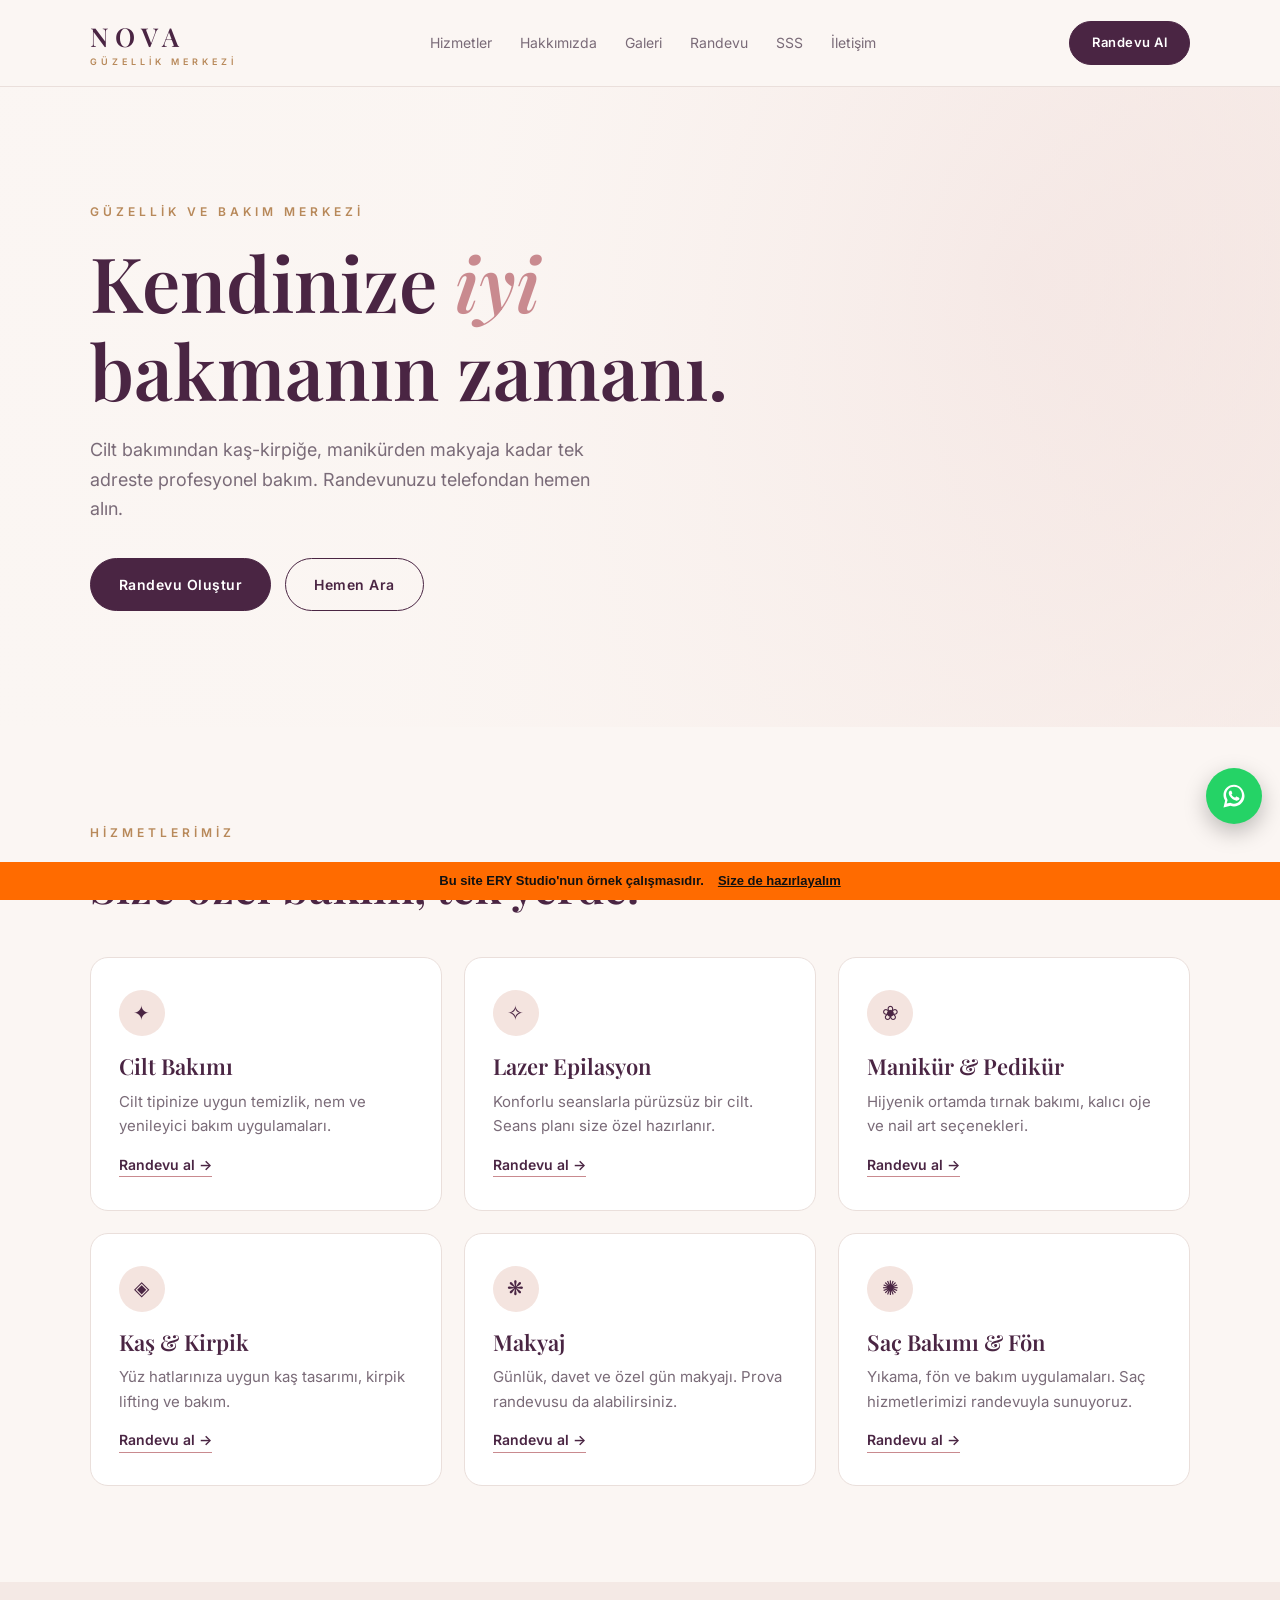
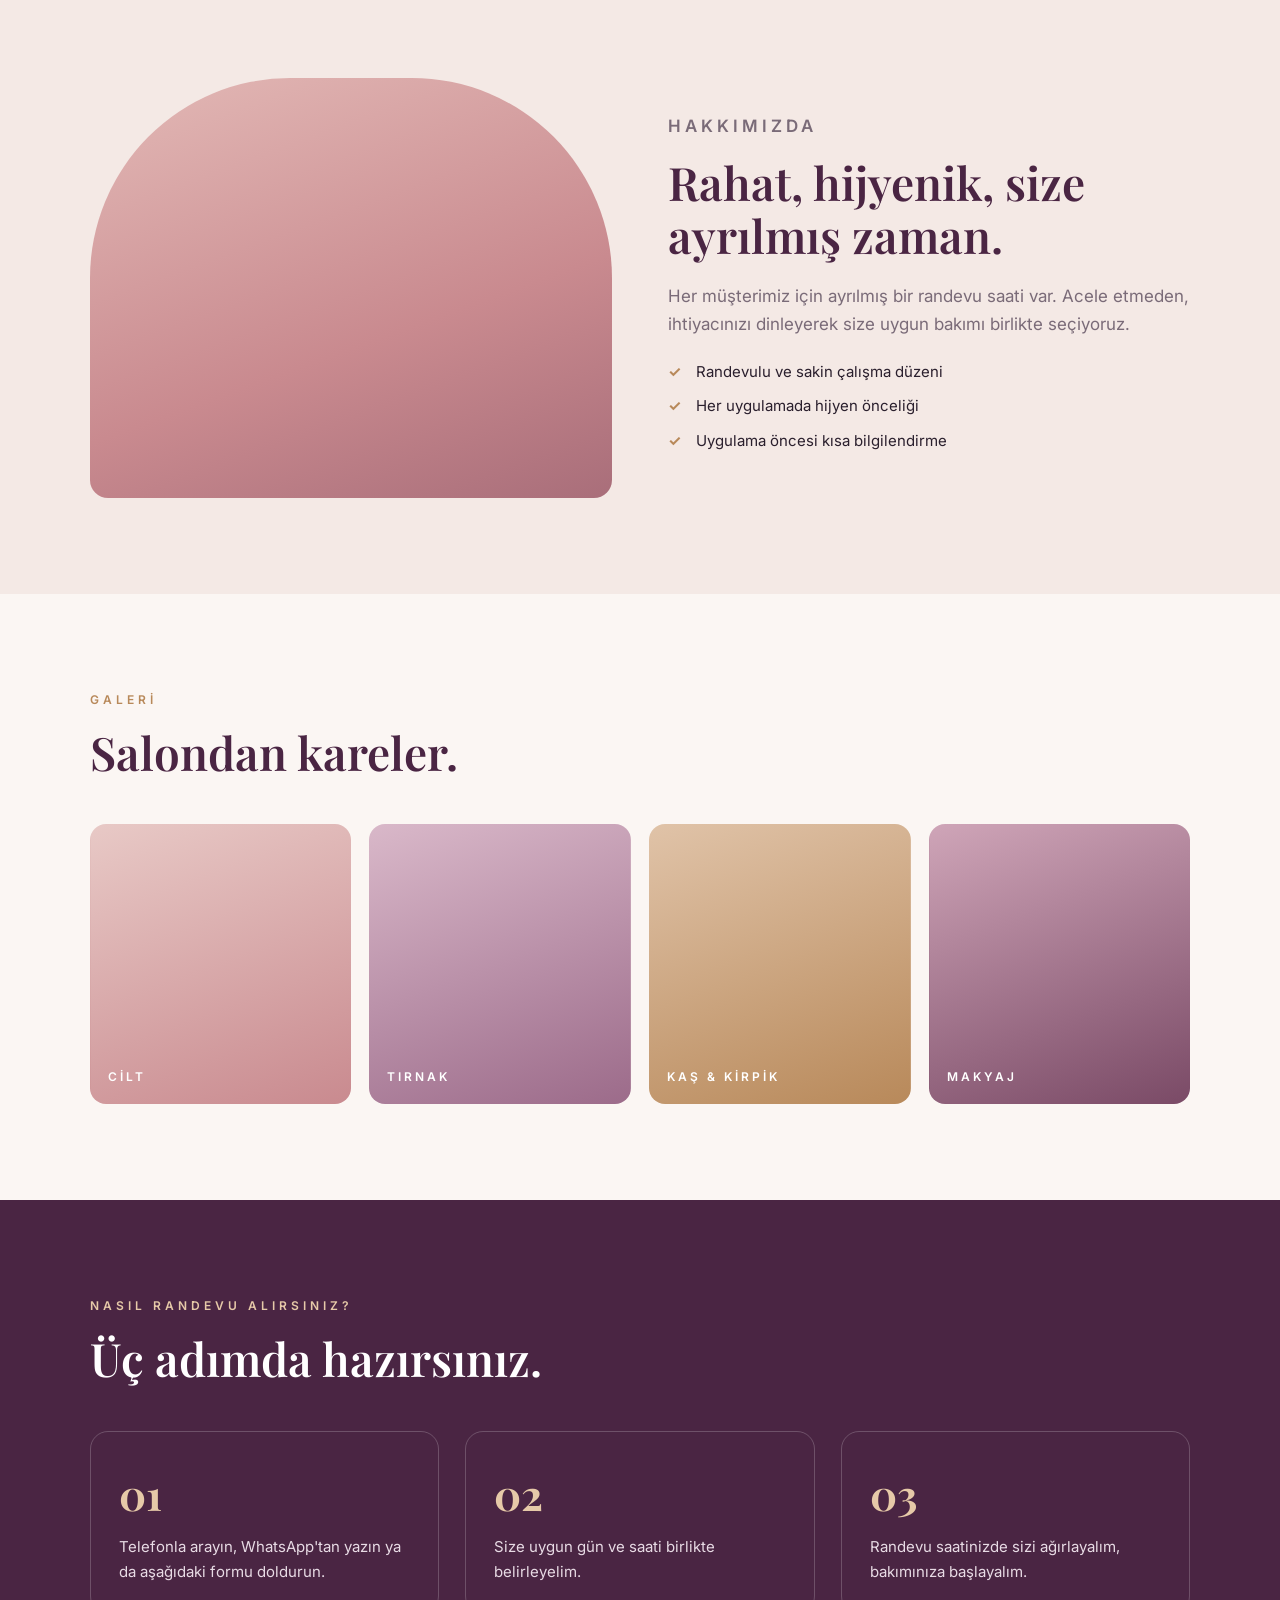
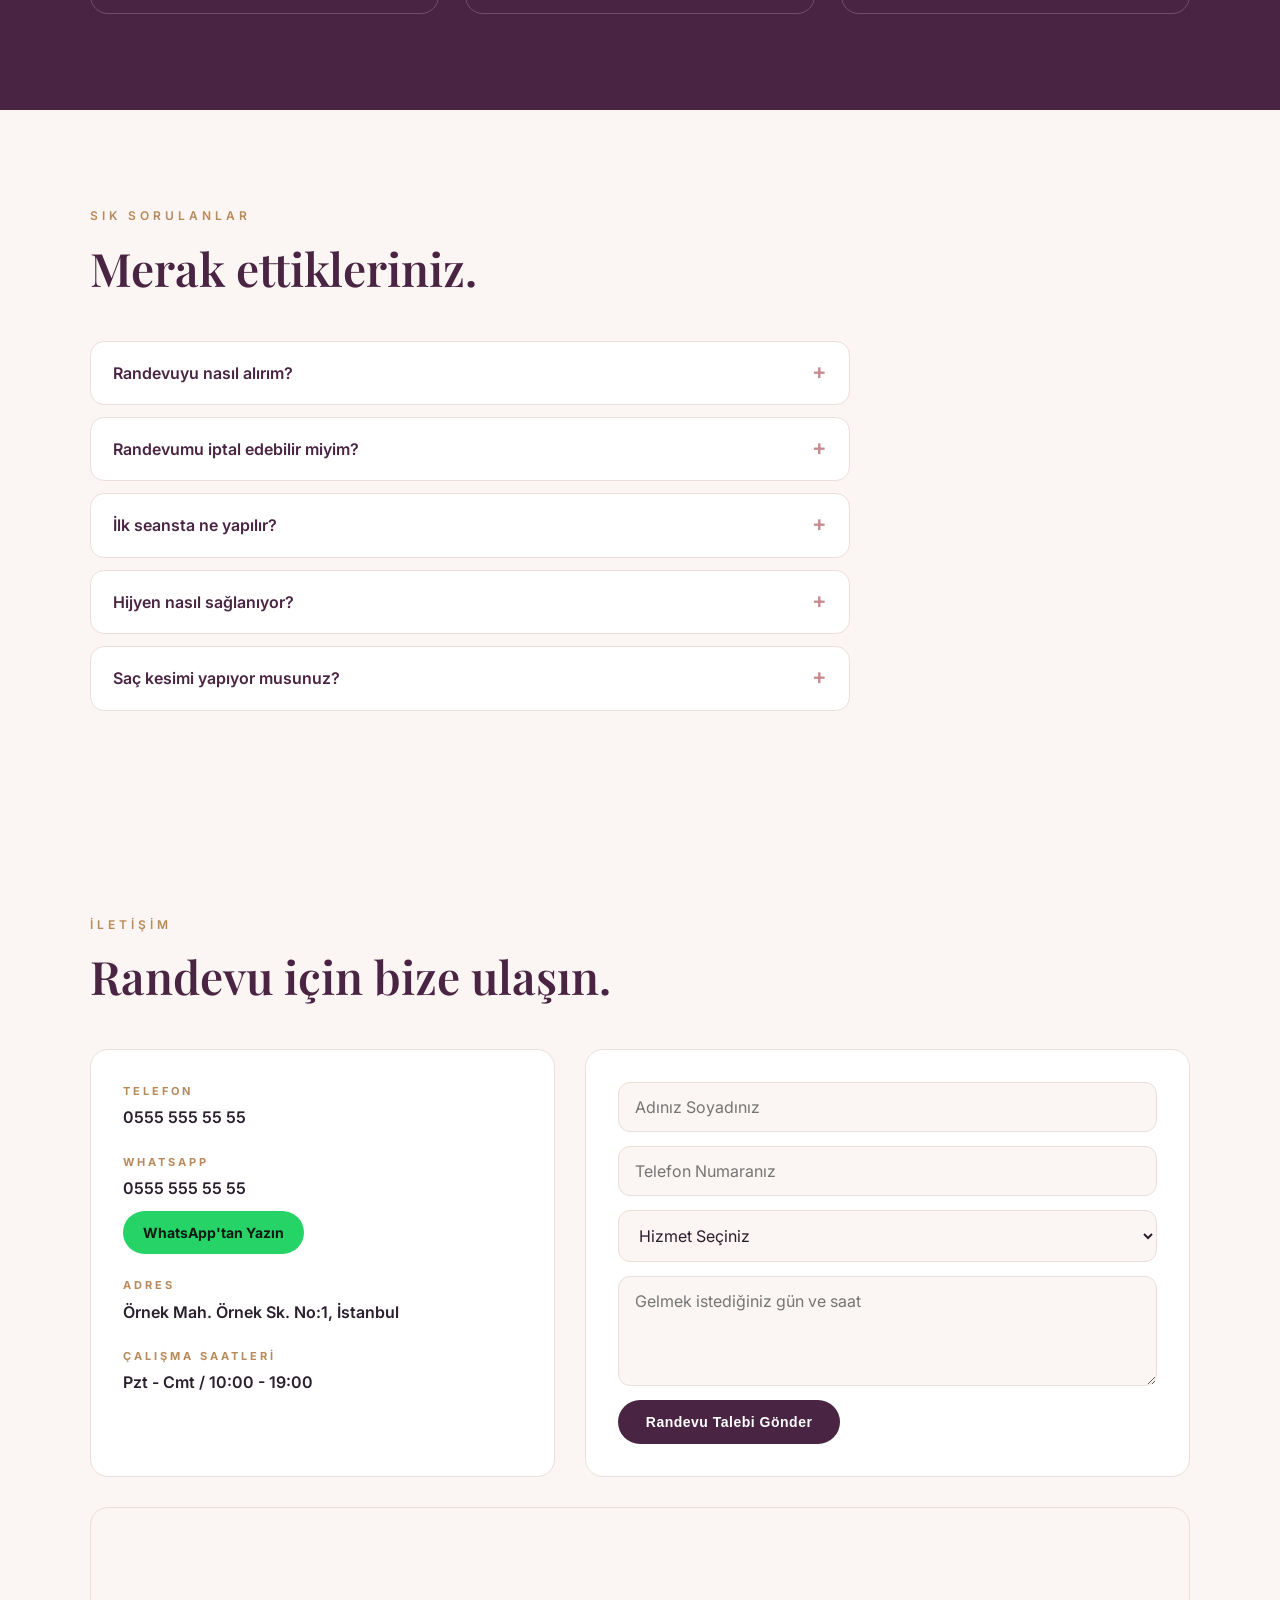
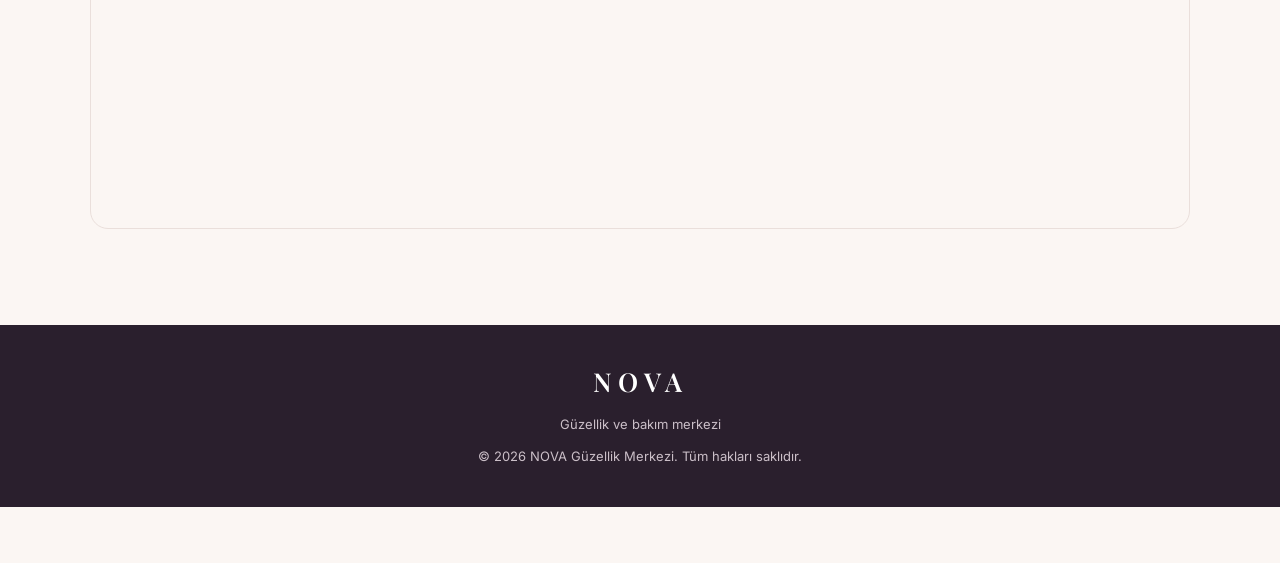
==== index.html @ b8c7b1d1 "Add files via upload" ====
<!DOCTYPE html>
<html lang="tr">
<head>
<meta charset="UTF-8">
<meta name="viewport" content="width=device-width, initial-scale=1.0">
<meta name="description" content="Cilt bakımı, lazer epilasyon, manikür-pedikür, kaş-kirpik ve makyaj hizmetleri. Randevunuzu telefondan hemen alın.">
<title>NOVA | Güzellik ve Bakım Merkezi</title>
<link rel="preconnect" href="https://fonts.googleapis.com">
<link rel="preconnect" href="https://fonts.gstatic.com" crossorigin>
<link href="https://fonts.googleapis.com/css2?family=Inter:wght@400;600;700&family=Playfair+Display:ital,wght@0,600;1,600&display=swap" rel="stylesheet">
<link rel="stylesheet" href="style.css">
<script src="script.js" defer></script>
</head>
<body>

<!--
  MÜŞTERİYE TESLİM EDERKEN DEĞİŞTİRİLECEKLER:
  1) İşletme adı (NOVA), telefon: 0555 555 55 55 / +905555555555 (tel, WhatsApp, hero)
  2) Adres, çalışma saatleri ve harita (iframe + "Yol Tarifi Al" linki)
  3) Form adresi (formsubmit.co/...) ve _next adresi
  4) Hizmet listesini işletmeye göre düzenle (saç hizmeti gerekmiyorsa son kartı sil)
  5) Alttaki "örnek çalışma" şeridini (class="ery-demo") sil
-->

<header class="header">
    <a href="index.html" class="logo">NOVA<small>GÜZELLİK MERKEZİ</small></a>
    <nav id="menu">
        <a href="#hizmetler">Hizmetler</a>
        <a href="#hakkimizda">Hakkımızda</a>
        <a href="#galeri">Galeri</a>
        <a href="#randevu">Randevu</a>
        <a href="#sss">SSS</a>
        <a href="#iletisim">İletişim</a>
    </nav>
    <a href="#iletisim" class="btn small head-cta">Randevu Al</a>
    <button class="menu-toggle" type="button" aria-label="Menüyü aç" aria-expanded="false" aria-controls="menu"><span></span><span></span><span></span></button>
</header>

<main>
<section class="hero" id="anasayfa">
    <div class="hero-content">
        <p class="eyebrow">GÜZELLİK VE BAKIM MERKEZİ</p>
        <h1>Kendinize <em>iyi</em> bakmanın zamanı.</h1>
        <p class="lead">Cilt bakımından kaş-kirpiğe, manikürden makyaja kadar tek adreste profesyonel bakım. Randevunuzu telefondan hemen alın.</p>
        <div class="actions">
            <a href="#iletisim" class="btn">Randevu Oluştur</a>
            <a href="tel:+905555555555" class="btn ghost">Hemen Ara</a>
        </div>
    </div>
</section>

<section class="services" id="hizmetler">
    <div class="heading">
        <p class="label">HİZMETLERİMİZ</p>
        <h2>Size özel bakım, tek yerde.</h2>
    </div>
    <div class="service-grid">
        <article class="card"><div class="ic">✦</div><h3>Cilt Bakımı</h3><p>Cilt tipinize uygun temizlik, nem ve yenileyici bakım uygulamaları.</p><a class="pick" href="#iletisim" data-service="Cilt Bakımı">Randevu al →</a></article>
        <article class="card"><div class="ic">✧</div><h3>Lazer Epilasyon</h3><p>Konforlu seanslarla pürüzsüz bir cilt. Seans planı size özel hazırlanır.</p><a class="pick" href="#iletisim" data-service="Lazer Epilasyon">Randevu al →</a></article>
        <article class="card"><div class="ic">❀</div><h3>Manikür &amp; Pedikür</h3><p>Hijyenik ortamda tırnak bakımı, kalıcı oje ve nail art seçenekleri.</p><a class="pick" href="#iletisim" data-service="Manikür &amp; Pedikür">Randevu al →</a></article>
        <article class="card"><div class="ic">◈</div><h3>Kaş &amp; Kirpik</h3><p>Yüz hatlarınıza uygun kaş tasarımı, kirpik lifting ve bakım.</p><a class="pick" href="#iletisim" data-service="Kaş &amp; Kirpik">Randevu al →</a></article>
        <article class="card"><div class="ic">❋</div><h3>Makyaj</h3><p>Günlük, davet ve özel gün makyajı. Prova randevusu da alabilirsiniz.</p><a class="pick" href="#iletisim" data-service="Makyaj">Randevu al →</a></article>
        <article class="card"><div class="ic">✺</div><h3>Saç Bakımı &amp; Fön</h3><p>Yıkama, fön ve bakım uygulamaları. Saç hizmetlerimizi randevuyla sunuyoruz.</p><a class="pick" href="#iletisim" data-service="Saç Bakımı &amp; Fön">Randevu al →</a></article>
    </div>
</section>

<section class="about" id="hakkimizda">
    <div class="about-image" role="img" aria-label="Salon içi"></div>
    <div>
        <p class="label">HAKKIMIZDA</p>
        <h2>Rahat, hijyenik, size ayrılmış zaman.</h2>
        <p>Her müşterimiz için ayrılmış bir randevu saati var. Acele etmeden, ihtiyacınızı dinleyerek size uygun bakımı birlikte seçiyoruz.</p>
        <ul class="perks">
            <li>Randevulu ve sakin çalışma düzeni</li>
            <li>Her uygulamada hijyen önceliği</li>
            <li>Uygulama öncesi kısa bilgilendirme</li>
        </ul>
    </div>
</section>

<section class="gallery" id="galeri">
    <div class="heading">
        <p class="label">GALERİ</p>
        <h2>Salondan kareler.</h2>
    </div>
    <div class="gallery-grid">
        <div tabindex="0" class="g g1" role="img" aria-label="Cilt bakımı">CİLT</div>
        <div tabindex="0" class="g g2" role="img" aria-label="Tırnak bakımı">TIRNAK</div>
        <div tabindex="0" class="g g3" role="img" aria-label="Kirpik ve kaş">KAŞ &amp; KİRPİK</div>
        <div tabindex="0" class="g g4" role="img" aria-label="Makyaj">MAKYAJ</div>
    </div>
</section>

<section class="steps" id="randevu">
    <div class="heading">
        <p class="label">NASIL RANDEVU ALIRSINIZ?</p>
        <h2>Üç adımda hazırsınız.</h2>
    </div>
    <div class="step-grid">
        <div class="step"><b>01</b><p>Telefonla arayın, WhatsApp'tan yazın ya da aşağıdaki formu doldurun.</p></div>
        <div class="step"><b>02</b><p>Size uygun gün ve saati birlikte belirleyelim.</p></div>
        <div class="step"><b>03</b><p>Randevu saatinizde sizi ağırlayalım, bakımınıza başlayalım.</p></div>
    </div>
</section>

<section class="faq" id="sss">
    <div class="heading">
        <p class="label">SIK SORULANLAR</p>
        <h2>Merak ettikleriniz.</h2>
    </div>
    <div class="faq-list">
        <details><summary>Randevuyu nasıl alırım?</summary><p>Telefonla arayabilir, WhatsApp'tan yazabilir ya da aşağıdaki formu doldurabilirsiniz. Size dönüp gün ve saati birlikte belirleriz.</p></details>
        <details><summary>Randevumu iptal edebilir miyim?</summary><p>Elbette. Planınız değişirse bir gün önceden haber vermeniz yeterli, yeni bir saat ayarlarız.</p></details>
        <details><summary>İlk seansta ne yapılır?</summary><p>Önce cildiniz ve beklentileriniz hakkında kısa bir görüşme yapılır, ardından size uygun uygulama planlanır.</p></details>
        <details><summary>Hijyen nasıl sağlanıyor?</summary><p>Kullanılan ekipmanlar her müşteriden sonra temizlenir, tek kullanımlık ürünler yenilenir.</p></details>
        <details><summary>Saç kesimi yapıyor musunuz?</summary><p>Saç bakımı ve fön hizmeti veriyoruz. Saç kesimi için lütfen bize danışın.</p></details>
    </div>
</section>

<section class="contact" id="iletisim">
    <div class="heading">
        <p class="label">İLETİŞİM</p>
        <h2>Randevu için bize ulaşın.</h2>
    </div>
    <div class="contact-grid">
        <div class="info">
            <div class="item"><span>TELEFON</span><strong><a href="tel:+905555555555">0555 555 55 55</a></strong></div>
            <div class="item"><span>WHATSAPP</span><strong><a href="https://wa.me/905555555555" target="_blank" rel="noopener">0555 555 55 55</a></strong><br><a href="https://wa.me/905555555555" target="_blank" rel="noopener" class="wa">WhatsApp'tan Yazın</a></div>
            <div class="item"><span>ADRES</span><strong>Örnek Mah. Örnek Sk. No:1, İstanbul</strong></div>
            <div class="item"><span>ÇALIŞMA SAATLERİ</span><strong>Pzt - Cmt / 10:00 - 19:00</strong></div>
        </div>

        <!-- Örnek form: mesajlar ERY Studio'ya düşer. Müşteriye teslimde adresi değiştir. -->
        <form class="form" action="https://formsubmit.co/iletisim@erystudio.com" method="POST">
            <input type="hidden" name="_subject" value="NOVA Güzellik ÖRNEK SİTE - Form Denemesi">
            <input type="hidden" name="_template" value="table">
            <input type="hidden" name="_captcha" value="false">
            <input type="hidden" name="_next" value="https://emreryurek.github.io/guzellik/tesekkurler.html">
            <input type="text" name="_honey" class="hp" tabindex="-1" autocomplete="off">
            <input type="text" name="name" placeholder="Adınız Soyadınız" autocomplete="name" required>
            <input type="tel" name="phone" placeholder="Telefon Numaranız" autocomplete="tel" required>
            <select name="service" required>
                <option value="">Hizmet Seçiniz</option>
                <option>Cilt Bakımı</option>
                <option>Lazer Epilasyon</option>
                <option>Manikür &amp; Pedikür</option>
                <option>Kaş &amp; Kirpik</option>
                <option>Makyaj</option>
                <option>Saç Bakımı &amp; Fön</option>
            </select>
            <textarea name="message" rows="4" placeholder="Gelmek istediğiniz gün ve saat"></textarea>
            <button type="submit" class="btn">Randevu Talebi Gönder</button>
        </form>
    </div>

    <div class="map">
        <iframe src="https://www.google.com/maps?q=Istanbul%2C%20Turkey&output=embed" title="NOVA konum haritası" loading="lazy" allowfullscreen referrerpolicy="no-referrer-when-downgrade"></iframe>
    </div>
</section>
</main>

<footer>
    <a href="index.html" class="logo">NOVA</a>
    <p>Güzellik ve bakım merkezi</p>
    <p>© 2026 NOVA Güzellik Merkezi. Tüm hakları saklıdır.</p>
</footer>

<a class="wa-float" href="https://wa.me/905555555555?text=Merhaba%2C%20randevu%20almak%20istiyorum." target="_blank" rel="noopener" aria-label="WhatsApp ile randevu al"><svg viewBox="0 0 32 32" width="28" height="28" fill="#fff" aria-hidden="true"><path d="M16 3C9.4 3 4 8.3 4 14.9c0 2.3.7 4.5 1.9 6.3L4 29l8-1.9c1.2.6 2.6.9 4 .9 6.6 0 12-5.3 12-11.9S22.600 3 16 3zm0 21.800c-1.300 0-2.600-.3-3.700-.9l-.5-.3-4.200 1 1.100-4-.3-.5a9.700 9.700 0 0 1-1.500-5.200C6.900 9.500 11 5.500 16 5.500s9.100 4 9.100 9.400-4.100 9.900-9.100 9.900zm5-7.400c-.3-.1-1.600-.8-1.900-.9-.3-.1-.5-.1-.7.100l-.9 1.100c-.2.200-.3.200-.6.100-1.600-.8-2.700-1.400-3.700-3.200-.3-.5.300-.5.800-1.500.1-.2 0-.4 0-.5l-.9-2.200c-.2-.5-.4-.5-.7-.5h-.6c-.2 0-.5.100-.8.400-.3.300-1 1-1 2.500s1.100 2.900 1.200 3.100c.1.200 2.100 3.300 5.200 4.600 1.900.8 2.700.9 3.600.7.600-.1 1.700-.7 2-1.400.2-.7.200-1.200.2-1.400-.1-.1-.3-.2-.6-.3z"/></svg></a>

<div class="lightbox" id="lightbox" hidden role="dialog" aria-modal="true" aria-label="Görsel"><button class="lb-close" aria-label="Kapat">×</button><div class="lb-img"></div></div>

<div class="ery-demo">
    <span>Bu site ERY Studio'nun örnek çalışmasıdır.</span>
    <a href="https://wa.me/905325023600?text=Merhaba%2C%20g%C3%BCzellik%20salonu%20%C3%B6rne%C4%9Fini%20g%C3%B6rd%C3%BCm%2C%20bana%20da%20site%20istiyorum." target="_blank" rel="noopener">Size de hazırlayalım</a>
</div>

</body>
</html>
---- style.css ----
/* NOVA Güzellik Merkezi - ERY Studio örnek çalışması */
:root{--bg:#fbf6f3;--card:#fff;--ink:#2a1f2d;--muted:#7a6b78;--plum:#4a2543;--rose:#c98a8f;--gold:#b8895a;--line:#eadfdb}
*{box-sizing:border-box;margin:0;padding:0}
html{scroll-behavior:smooth}
body{font-family:'Inter',Arial,sans-serif;background:var(--bg);color:var(--ink);line-height:1.65;padding-bottom:56px}
h1,h2,h3{font-family:'Playfair Display',Georgia,serif;font-weight:600;line-height:1.15}
a{color:inherit;text-decoration:none}
section[id]{scroll-margin-top:72px}
a:focus-visible,button:focus-visible,input:focus-visible,select:focus-visible,textarea:focus-visible{outline:2px solid var(--plum);outline-offset:2px}

.header{position:sticky;top:0;z-index:1000;display:flex;justify-content:space-between;align-items:center;gap:16px;padding:16px 7%;background:rgba(251,246,243,.95);backdrop-filter:blur(6px);border-bottom:1px solid var(--line)}
.logo{font-family:'Playfair Display',Georgia,serif;font-size:26px;letter-spacing:6px;color:var(--plum);font-weight:600}
.logo small{display:block;font-family:'Inter',Arial,sans-serif;font-size:9px;letter-spacing:4px;color:var(--gold);font-weight:600;margin-top:-4px}
nav{display:flex;gap:28px}
nav a{font-size:14px;color:var(--muted);transition:.3s}
nav a:hover{color:var(--plum)}
.btn{display:inline-block;padding:14px 28px;background:var(--plum);color:#fff;border:1px solid var(--plum);border-radius:40px;font-weight:600;font-size:14px;letter-spacing:.5px;text-align:center;cursor:pointer;transition:.3s}
.btn:hover{background:#3a1c35;transform:translateY(-2px)}
.btn.ghost{background:transparent;color:var(--plum)}
.btn.ghost:hover{background:var(--plum);color:#fff}
.btn.small{padding:10px 22px;font-size:13px}

.hero{position:relative;display:flex;align-items:center;min-height:640px;padding:100px 7%;background:linear-gradient(100deg,rgba(251,246,243,.96) 35%,rgba(251,246,243,.55) 100%),url('images/hero.jpg') center/cover no-repeat,radial-gradient(circle at 80% 30%,#e8c9c6,#f4e4df 55%,#fbf6f3)}
.hero-content{max-width:640px}
.eyebrow,.label{color:var(--gold);font-size:12px;font-weight:600;letter-spacing:4px;margin-bottom:16px}
.hero h1{font-size:clamp(42px,6vw,76px);color:var(--plum);margin-bottom:22px}
.hero h1 em{font-style:italic;color:var(--rose)}
.hero p.lead{font-size:18px;color:var(--muted);max-width:520px;margin-bottom:34px}
.actions{display:flex;gap:14px;flex-wrap:wrap}

.services,.about,.gallery,.steps,.contact{padding:96px 7%}
.heading{max-width:640px;margin-bottom:46px}
.heading h2{font-size:clamp(32px,4vw,46px);color:var(--plum)}
.service-grid{display:grid;grid-template-columns:repeat(3,1fr);gap:22px}
.card{padding:32px 28px;background:var(--card);border:1px solid var(--line);border-radius:18px;transition:.3s}
.card:hover{transform:translateY(-5px);box-shadow:0 14px 34px rgba(74,37,67,.1);border-color:var(--rose)}
.card .ic{display:flex;align-items:center;justify-content:center;width:46px;height:46px;margin-bottom:18px;border-radius:50%;background:#f4e4df;color:var(--plum);font-size:20px}
.card h3{font-size:22px;margin-bottom:10px;color:var(--plum)}
.card p{color:var(--muted);font-size:15px}

.about{display:grid;grid-template-columns:1fr 1fr;gap:56px;align-items:center;background:#f4e9e5}
.about-image{min-height:420px;border-radius:200px 200px 18px 18px;background:url('images/salon.jpg') center/cover,linear-gradient(160deg,#e3b9b6,#c98a8f 60%,#a96e7a)}
.about h2{font-size:clamp(32px,4vw,46px);color:var(--plum);margin-bottom:20px}
.about p{color:var(--muted);margin-bottom:16px;font-size:17px}
.perks{list-style:none;margin-top:22px}
.perks li{position:relative;padding-left:28px;margin-bottom:10px;font-size:15px}
.perks li:before{content:"✓";position:absolute;left:0;color:var(--gold);font-weight:700}

.gallery-grid{display:grid;grid-template-columns:repeat(4,1fr);gap:18px}
.g{display:flex;align-items:flex-end;min-height:280px;padding:18px;border-radius:16px;color:#fff;font-weight:600;letter-spacing:3px;font-size:12px;background-size:cover;background-position:center}
.g1{background-image:url('images/cilt.jpg'),linear-gradient(160deg,#e8c9c6,#c98a8f)}
.g2{background-image:url('images/tirnak.jpg'),linear-gradient(160deg,#d9b8c9,#9c6b8a)}
.g3{background-image:url('images/kirpik.jpg'),linear-gradient(160deg,#e0c3a8,#b8895a)}
.g4{background-image:url('images/makyaj.jpg'),linear-gradient(160deg,#cfa5b8,#7a4a66)}

.steps{background:var(--plum);color:#fff}
.steps .heading h2{color:#fff}.steps .label{color:#e6c9a8}
.step-grid{display:grid;grid-template-columns:repeat(3,1fr);gap:26px}
.step{padding:28px;border:1px solid rgba(255,255,255,.2);border-radius:18px}
.step b{display:block;font-family:'Playfair Display',Georgia,serif;font-size:42px;color:#e6c9a8;margin-bottom:6px}
.step p{color:#e8dbe5;font-size:15px}

.contact-grid{display:grid;grid-template-columns:1fr 1.3fr;gap:30px;max-width:1100px}
.info,.form{padding:32px;background:var(--card);border:1px solid var(--line);border-radius:18px}
.item{margin-bottom:22px}
.item span{display:block;font-size:11px;letter-spacing:3px;color:var(--gold);font-weight:700;margin-bottom:4px}
.item strong{font-weight:600;font-size:16px}
.wa{display:inline-block;margin-top:10px;padding:10px 20px;background:#25d366;color:#0b1a10;border-radius:40px;font-weight:700;font-size:14px}
.form{display:flex;flex-direction:column;gap:14px}
.form input,.form select,.form textarea{width:100%;padding:14px 16px;font:16px 'Inter',Arial,sans-serif;color:var(--ink);background:var(--bg);border:1px solid var(--line);border-radius:12px}
.form input:focus,.form select:focus,.form textarea:focus{border-color:var(--plum)}
.form .btn{border:0;align-self:flex-start}
.map{max-width:1100px;margin-top:30px;border-radius:18px;overflow:hidden;border:1px solid var(--line)}
.map iframe{display:block;width:100%;height:320px;border:0}

footer{padding:36px 7% 40px;text-align:center;background:#2a1f2d;color:#cbbfc8}
footer .logo{color:#fff;display:inline-block}
footer p{font-size:13px;margin-top:10px}

.ery-demo{position:fixed;left:0;right:0;bottom:0;z-index:2000;display:flex;justify-content:center;align-items:center;flex-wrap:wrap;gap:6px 14px;padding:10px 16px;background:#ff6b00;color:#111;font:bold 13px/1.4 Arial,sans-serif;text-align:center}
.ery-demo a{color:#111;text-decoration:underline;white-space:nowrap}
.hp{position:absolute;left:-9999px;opacity:0}

@media(max-width:1000px){.service-grid{grid-template-columns:repeat(2,1fr)}.gallery-grid{grid-template-columns:repeat(2,1fr)}.about,.contact-grid{grid-template-columns:1fr}.step-grid{grid-template-columns:1fr}.about-image{min-height:320px}}
@media(max-width:700px){
 nav{display:none}.header{padding:12px 5%}.logo{font-size:22px}
 .hero{min-height:0;padding:56px 5% 64px;background:linear-gradient(180deg,rgba(251,246,243,.94) 40%,rgba(251,246,243,.75)),url('images/hero.jpg') center/cover no-repeat,radial-gradient(circle at 80% 30%,#e8c9c6,#f4e4df 55%,#fbf6f3)}
 .hero p.lead{font-size:16px}.actions{flex-direction:column}.actions .btn{width:100%}
 .services,.about,.gallery,.steps,.contact{padding:56px 5%}
 .service-grid{grid-template-columns:1fr}.gallery-grid{grid-template-columns:1fr 1fr}.g{min-height:200px}
 .info,.form{padding:24px 20px}.form .btn{align-self:stretch}
 body{padding-bottom:74px}
}

/* JS ile gelen ekler */
.header.scrolled{box-shadow:0 6px 24px rgba(74,37,67,.08)}
.menu-toggle{display:none;flex-direction:column;justify-content:center;gap:5px;width:44px;height:44px;padding:0 11px;background:transparent;border:1px solid var(--line);border-radius:12px;cursor:pointer}
.menu-toggle span{display:block;height:2px;background:var(--plum);border-radius:2px;transition:.3s}
.menu-toggle[aria-expanded="true"] span:nth-child(1){transform:translateY(7px) rotate(45deg)}
.menu-toggle[aria-expanded="true"] span:nth-child(2){opacity:0}
.menu-toggle[aria-expanded="true"] span:nth-child(3){transform:translateY(-7px) rotate(-45deg)}
.js .reveal{opacity:0;transform:translateY(22px);transition:opacity .7s ease,transform .7s ease}
.js .reveal.in{opacity:1;transform:none}
@media (prefers-reduced-motion:reduce){.js .reveal{opacity:1;transform:none;transition:none}html{scroll-behavior:auto}}
@media(max-width:700px){
 .header{flex-wrap:wrap}
 .head-cta{margin-left:auto}
 .menu-toggle{display:flex}
 nav{display:none;flex-direction:column;gap:0;width:100%;order:3;padding:8px 0 4px}
 nav.open{display:flex}
 nav a{padding:13px 4px;font-size:16px;border-top:1px solid var(--line)}
}

/* Galeri: üzerine gelince hafif yukarı kalkma */
.g{transition:transform .35s ease,box-shadow .35s ease}
.js .g.reveal{transition:opacity .7s ease,transform .35s ease,box-shadow .35s ease}
.g:hover,.js .g.reveal.in:hover{transform:translateY(-8px);box-shadow:0 18px 36px rgba(74,37,67,.18)}
@media (prefers-reduced-motion:reduce){.g:hover,.js .g.reveal.in:hover{transform:none}}

/* Ek özellikler */
.pick{display:inline-block;margin-top:14px;font-size:14px;font-weight:600;color:var(--plum);border-bottom:1px solid var(--rose)}
.pick:hover{color:var(--rose)}
.faq{padding:96px 7%}
.faq-list{max-width:760px}
.faq details{background:var(--card);border:1px solid var(--line);border-radius:14px;margin-bottom:12px;padding:0 22px}
.faq summary{cursor:pointer;list-style:none;padding:18px 0;font-weight:600;color:var(--plum);display:flex;justify-content:space-between;gap:16px}
.faq summary::-webkit-details-marker{display:none}
.faq summary::after{content:'+';font-size:22px;line-height:1;color:var(--rose);transition:transform .25s}
.faq details[open] summary::after{transform:rotate(45deg)}
.faq details p{padding:0 0 18px;color:var(--muted);font-size:15px}
.wa-float{position:fixed;right:18px;bottom:76px;z-index:1900;width:56px;height:56px;border-radius:50%;background:#25d366;display:flex;align-items:center;justify-content:center;box-shadow:0 8px 22px rgba(0,0,0,.25);transition:transform .25s}
.wa-float:hover{transform:scale(1.08)}
.g{cursor:zoom-in}
.lightbox{position:fixed;inset:0;z-index:3000;background:rgba(20,10,20,.88);display:flex;align-items:center;justify-content:center;padding:24px}
.lightbox[hidden]{display:none}
.lb-img{width:min(90vw,900px);height:80vh;background-size:contain;background-position:center;background-repeat:no-repeat;border-radius:12px}
.lb-close{position:absolute;top:16px;right:22px;background:none;border:0;color:#fff;font-size:42px;line-height:1;cursor:pointer}
@media(max-width:700px){.faq{padding:56px 5%}}
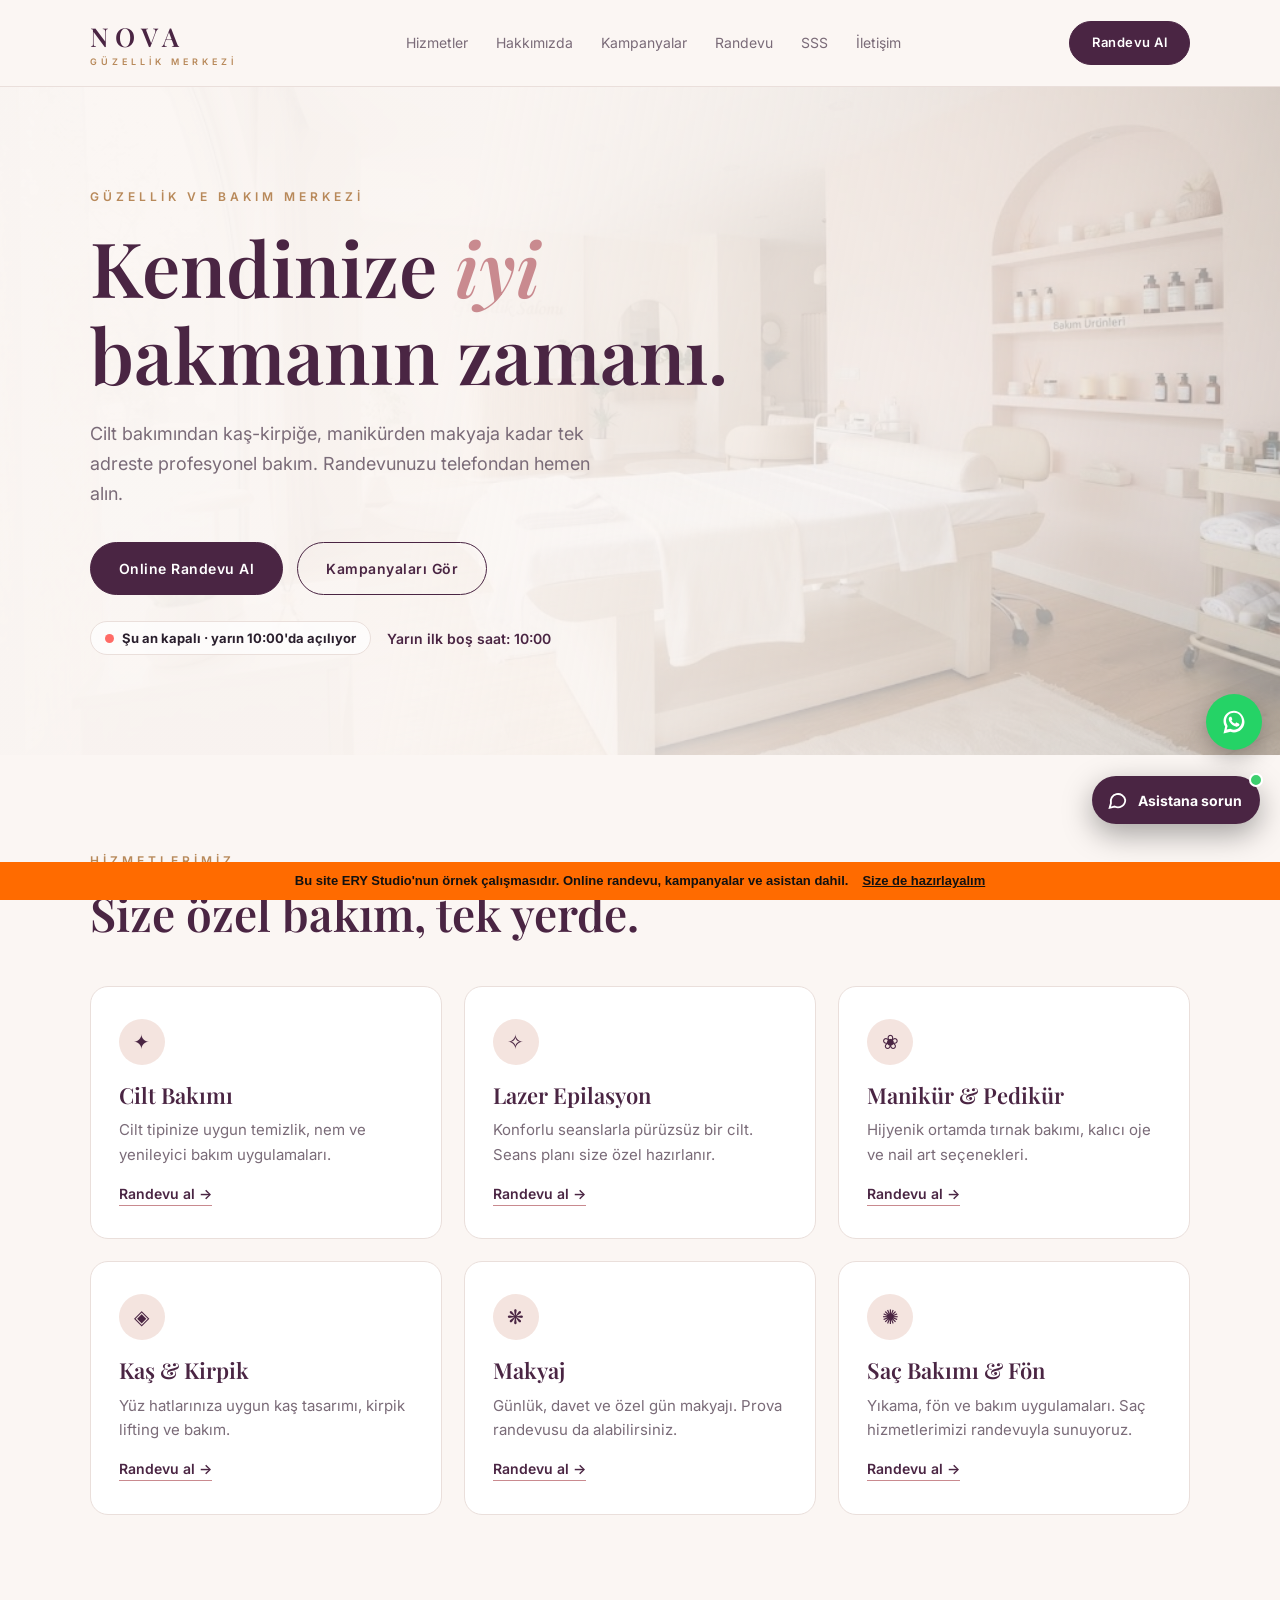
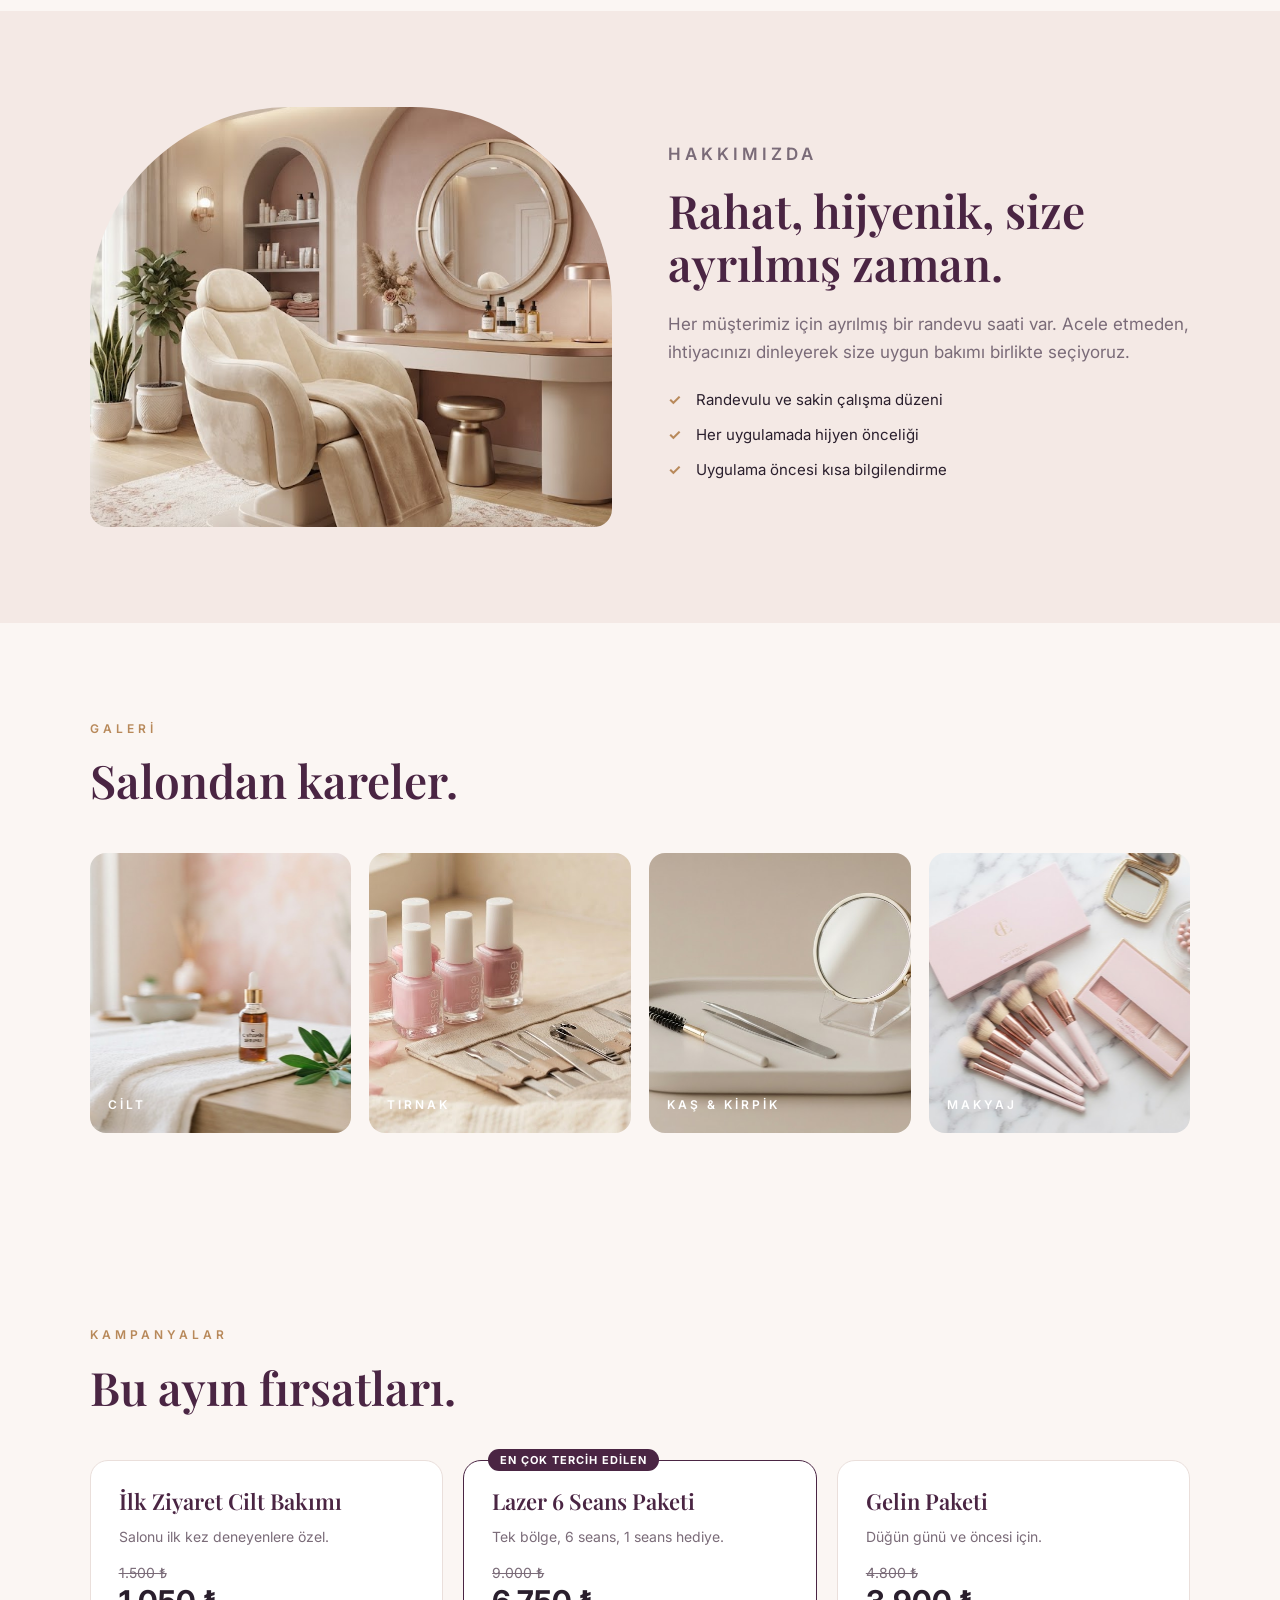
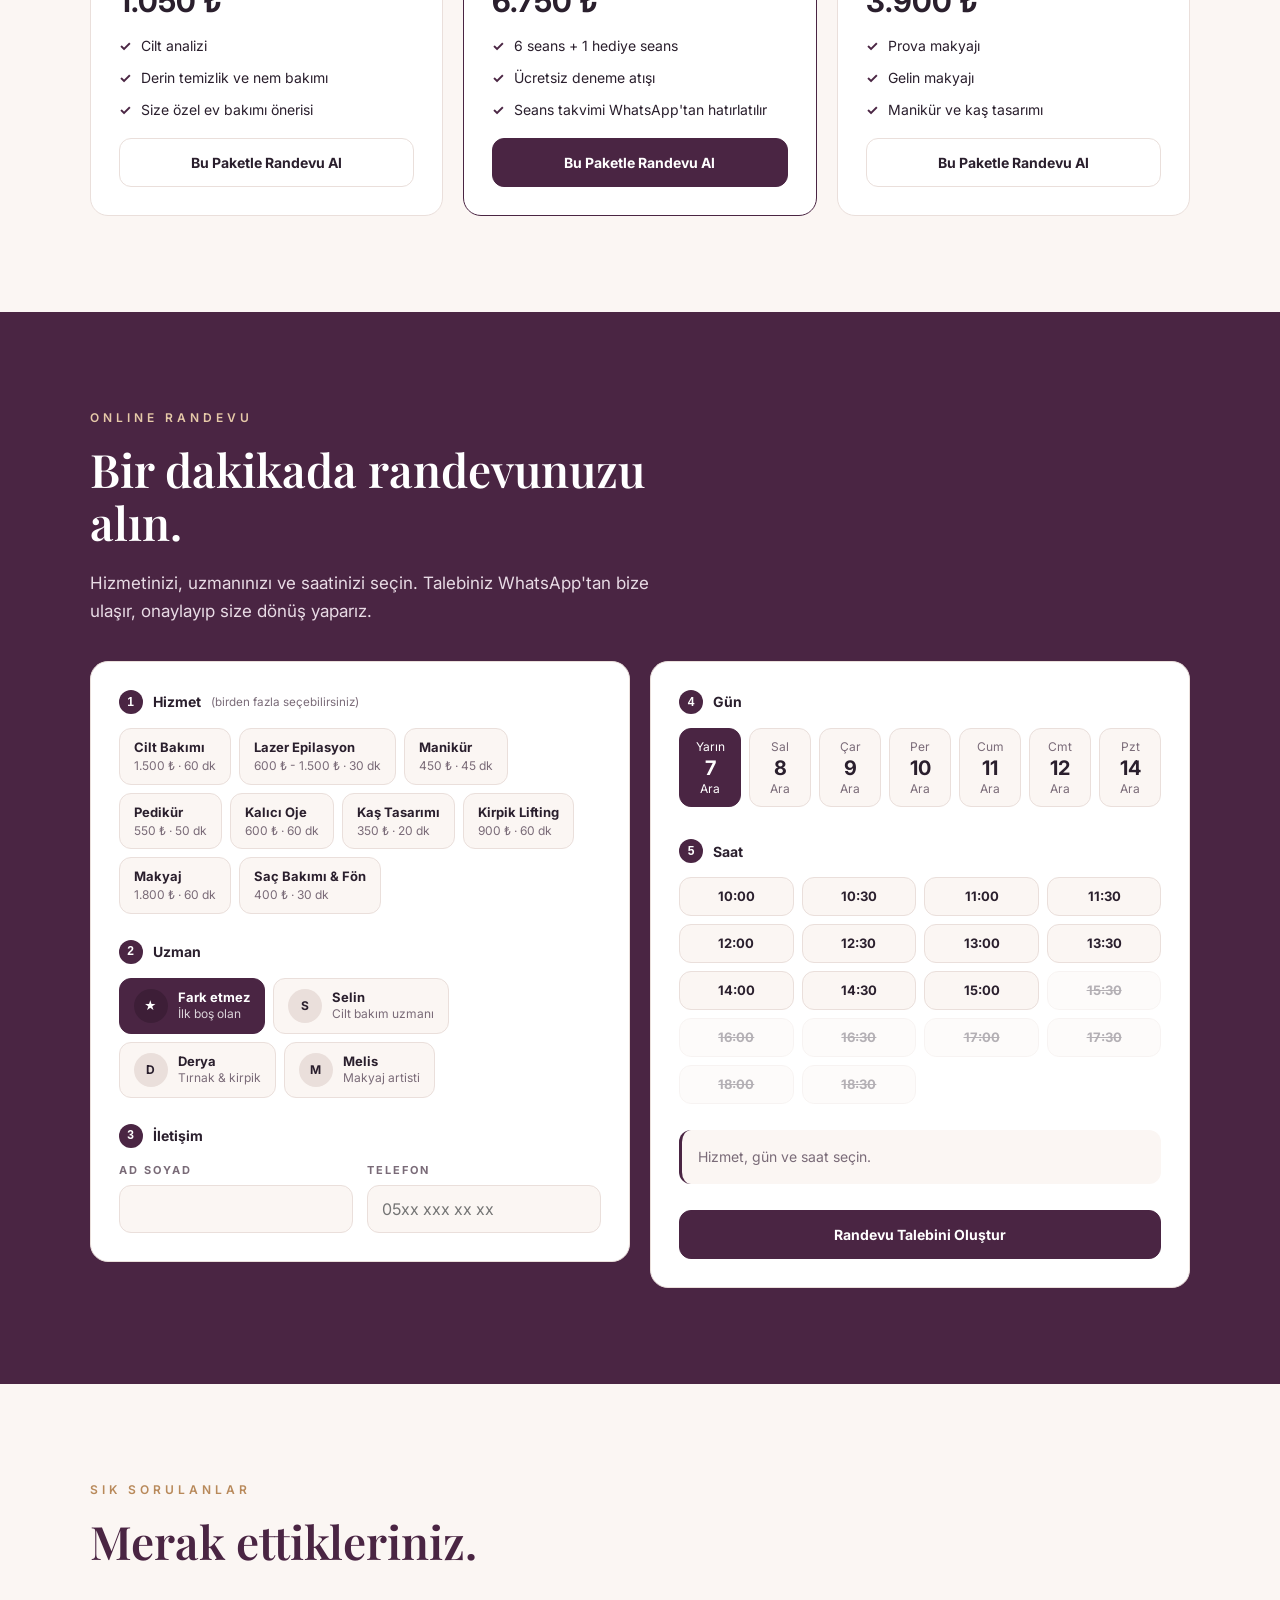
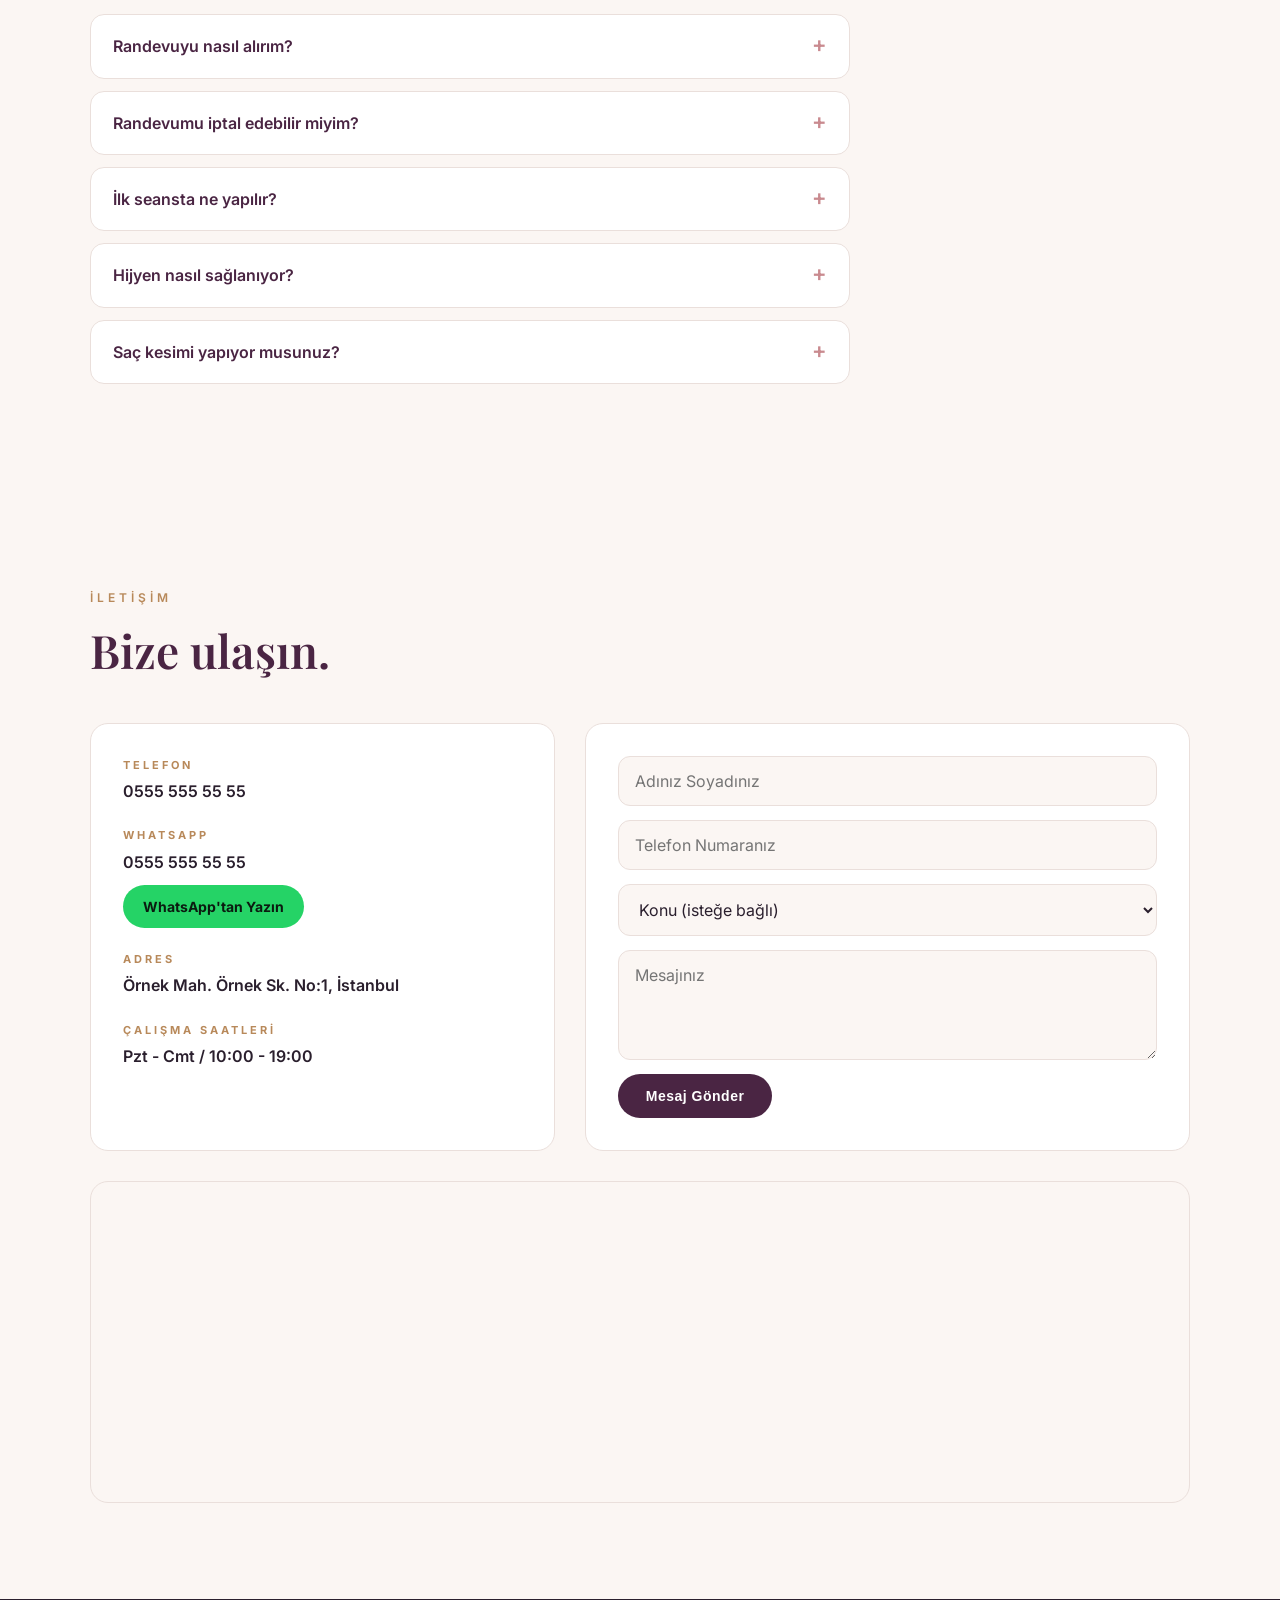
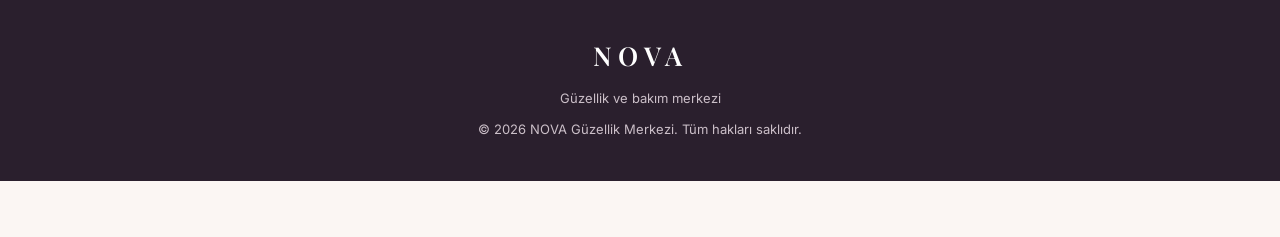
==== commit 825fa11e: "Online randevu, asistan ve açık/kapalı göstergesi eklendi Co-Authored-By: Claude Opus 5.5 <noreply@a" ====
--- a/index.html
+++ b/index.html
@@ -1,178 +1,203 @@
-<!DOCTYPE html>
-<html lang="tr">
-<head>
-<meta charset="UTF-8">
-<meta name="viewport" content="width=device-width, initial-scale=1.0">
-<meta name="description" content="Cilt bakımı, lazer epilasyon, manikür-pedikür, kaş-kirpik ve makyaj hizmetleri. Randevunuzu telefondan hemen alın.">
-<title>NOVA | Güzellik ve Bakım Merkezi</title>
-<link rel="preconnect" href="https://fonts.googleapis.com">
-<link rel="preconnect" href="https://fonts.gstatic.com" crossorigin>
-<link href="https://fonts.googleapis.com/css2?family=Inter:wght@400;600;700&family=Playfair+Display:ital,wght@0,600;1,600&display=swap" rel="stylesheet">
-<link rel="stylesheet" href="style.css">
-<script src="script.js" defer></script>
-</head>
-<body>
-
-<!--
-  MÜŞTERİYE TESLİM EDERKEN DEĞİŞTİRİLECEKLER:
-  1) İşletme adı (NOVA), telefon: 0555 555 55 55 / +905555555555 (tel, WhatsApp, hero)
-  2) Adres, çalışma saatleri ve harita (iframe + "Yol Tarifi Al" linki)
-  3) Form adresi (formsubmit.co/...) ve _next adresi
-  4) Hizmet listesini işletmeye göre düzenle (saç hizmeti gerekmiyorsa son kartı sil)
-  5) Alttaki "örnek çalışma" şeridini (class="ery-demo") sil
--->
-
-<header class="header">
-    <a href="index.html" class="logo">NOVA<small>GÜZELLİK MERKEZİ</small></a>
-    <nav id="menu">
-        <a href="#hizmetler">Hizmetler</a>
-        <a href="#hakkimizda">Hakkımızda</a>
-        <a href="#galeri">Galeri</a>
-        <a href="#randevu">Randevu</a>
-        <a href="#sss">SSS</a>
-        <a href="#iletisim">İletişim</a>
-    </nav>
-    <a href="#iletisim" class="btn small head-cta">Randevu Al</a>
-    <button class="menu-toggle" type="button" aria-label="Menüyü aç" aria-expanded="false" aria-controls="menu"><span></span><span></span><span></span></button>
-</header>
-
-<main>
-<section class="hero" id="anasayfa">
-    <div class="hero-content">
-        <p class="eyebrow">GÜZELLİK VE BAKIM MERKEZİ</p>
-        <h1>Kendinize <em>iyi</em> bakmanın zamanı.</h1>
-        <p class="lead">Cilt bakımından kaş-kirpiğe, manikürden makyaja kadar tek adreste profesyonel bakım. Randevunuzu telefondan hemen alın.</p>
-        <div class="actions">
-            <a href="#iletisim" class="btn">Randevu Oluştur</a>
-            <a href="tel:+905555555555" class="btn ghost">Hemen Ara</a>
-        </div>
-    </div>
-</section>
-
-<section class="services" id="hizmetler">
-    <div class="heading">
-        <p class="label">HİZMETLERİMİZ</p>
-        <h2>Size özel bakım, tek yerde.</h2>
-    </div>
-    <div class="service-grid">
-        <article class="card"><div class="ic">✦</div><h3>Cilt Bakımı</h3><p>Cilt tipinize uygun temizlik, nem ve yenileyici bakım uygulamaları.</p><a class="pick" href="#iletisim" data-service="Cilt Bakımı">Randevu al →</a></article>
-        <article class="card"><div class="ic">✧</div><h3>Lazer Epilasyon</h3><p>Konforlu seanslarla pürüzsüz bir cilt. Seans planı size özel hazırlanır.</p><a class="pick" href="#iletisim" data-service="Lazer Epilasyon">Randevu al →</a></article>
-        <article class="card"><div class="ic">❀</div><h3>Manikür &amp; Pedikür</h3><p>Hijyenik ortamda tırnak bakımı, kalıcı oje ve nail art seçenekleri.</p><a class="pick" href="#iletisim" data-service="Manikür &amp; Pedikür">Randevu al →</a></article>
-        <article class="card"><div class="ic">◈</div><h3>Kaş &amp; Kirpik</h3><p>Yüz hatlarınıza uygun kaş tasarımı, kirpik lifting ve bakım.</p><a class="pick" href="#iletisim" data-service="Kaş &amp; Kirpik">Randevu al →</a></article>
-        <article class="card"><div class="ic">❋</div><h3>Makyaj</h3><p>Günlük, davet ve özel gün makyajı. Prova randevusu da alabilirsiniz.</p><a class="pick" href="#iletisim" data-service="Makyaj">Randevu al →</a></article>
-        <article class="card"><div class="ic">✺</div><h3>Saç Bakımı &amp; Fön</h3><p>Yıkama, fön ve bakım uygulamaları. Saç hizmetlerimizi randevuyla sunuyoruz.</p><a class="pick" href="#iletisim" data-service="Saç Bakımı &amp; Fön">Randevu al →</a></article>
-    </div>
-</section>
-
-<section class="about" id="hakkimizda">
-    <div class="about-image" role="img" aria-label="Salon içi"></div>
-    <div>
-        <p class="label">HAKKIMIZDA</p>
-        <h2>Rahat, hijyenik, size ayrılmış zaman.</h2>
-        <p>Her müşterimiz için ayrılmış bir randevu saati var. Acele etmeden, ihtiyacınızı dinleyerek size uygun bakımı birlikte seçiyoruz.</p>
-        <ul class="perks">
-            <li>Randevulu ve sakin çalışma düzeni</li>
-            <li>Her uygulamada hijyen önceliği</li>
-            <li>Uygulama öncesi kısa bilgilendirme</li>
-        </ul>
-    </div>
-</section>
-
-<section class="gallery" id="galeri">
-    <div class="heading">
-        <p class="label">GALERİ</p>
-        <h2>Salondan kareler.</h2>
-    </div>
-    <div class="gallery-grid">
-        <div tabindex="0" class="g g1" role="img" aria-label="Cilt bakımı">CİLT</div>
-        <div tabindex="0" class="g g2" role="img" aria-label="Tırnak bakımı">TIRNAK</div>
-        <div tabindex="0" class="g g3" role="img" aria-label="Kirpik ve kaş">KAŞ &amp; KİRPİK</div>
-        <div tabindex="0" class="g g4" role="img" aria-label="Makyaj">MAKYAJ</div>
-    </div>
-</section>
-
-<section class="steps" id="randevu">
-    <div class="heading">
-        <p class="label">NASIL RANDEVU ALIRSINIZ?</p>
-        <h2>Üç adımda hazırsınız.</h2>
-    </div>
-    <div class="step-grid">
-        <div class="step"><b>01</b><p>Telefonla arayın, WhatsApp'tan yazın ya da aşağıdaki formu doldurun.</p></div>
-        <div class="step"><b>02</b><p>Size uygun gün ve saati birlikte belirleyelim.</p></div>
-        <div class="step"><b>03</b><p>Randevu saatinizde sizi ağırlayalım, bakımınıza başlayalım.</p></div>
-    </div>
-</section>
-
-<section class="faq" id="sss">
-    <div class="heading">
-        <p class="label">SIK SORULANLAR</p>
-        <h2>Merak ettikleriniz.</h2>
-    </div>
-    <div class="faq-list">
-        <details><summary>Randevuyu nasıl alırım?</summary><p>Telefonla arayabilir, WhatsApp'tan yazabilir ya da aşağıdaki formu doldurabilirsiniz. Size dönüp gün ve saati birlikte belirleriz.</p></details>
-        <details><summary>Randevumu iptal edebilir miyim?</summary><p>Elbette. Planınız değişirse bir gün önceden haber vermeniz yeterli, yeni bir saat ayarlarız.</p></details>
-        <details><summary>İlk seansta ne yapılır?</summary><p>Önce cildiniz ve beklentileriniz hakkında kısa bir görüşme yapılır, ardından size uygun uygulama planlanır.</p></details>
-        <details><summary>Hijyen nasıl sağlanıyor?</summary><p>Kullanılan ekipmanlar her müşteriden sonra temizlenir, tek kullanımlık ürünler yenilenir.</p></details>
-        <details><summary>Saç kesimi yapıyor musunuz?</summary><p>Saç bakımı ve fön hizmeti veriyoruz. Saç kesimi için lütfen bize danışın.</p></details>
-    </div>
-</section>
-
-<section class="contact" id="iletisim">
-    <div class="heading">
-        <p class="label">İLETİŞİM</p>
-        <h2>Randevu için bize ulaşın.</h2>
-    </div>
-    <div class="contact-grid">
-        <div class="info">
-            <div class="item"><span>TELEFON</span><strong><a href="tel:+905555555555">0555 555 55 55</a></strong></div>
-            <div class="item"><span>WHATSAPP</span><strong><a href="https://wa.me/905555555555" target="_blank" rel="noopener">0555 555 55 55</a></strong><br><a href="https://wa.me/905555555555" target="_blank" rel="noopener" class="wa">WhatsApp'tan Yazın</a></div>
-            <div class="item"><span>ADRES</span><strong>Örnek Mah. Örnek Sk. No:1, İstanbul</strong></div>
-            <div class="item"><span>ÇALIŞMA SAATLERİ</span><strong>Pzt - Cmt / 10:00 - 19:00</strong></div>
-        </div>
-
-        <!-- Örnek form: mesajlar ERY Studio'ya düşer. Müşteriye teslimde adresi değiştir. -->
-        <form class="form" action="https://formsubmit.co/iletisim@erystudio.com" method="POST">
-            <input type="hidden" name="_subject" value="NOVA Güzellik ÖRNEK SİTE - Form Denemesi">
-            <input type="hidden" name="_template" value="table">
-            <input type="hidden" name="_captcha" value="false">
-            <input type="hidden" name="_next" value="https://emreryurek.github.io/guzellik/tesekkurler.html">
-            <input type="text" name="_honey" class="hp" tabindex="-1" autocomplete="off">
-            <input type="text" name="name" placeholder="Adınız Soyadınız" autocomplete="name" required>
-            <input type="tel" name="phone" placeholder="Telefon Numaranız" autocomplete="tel" required>
-            <select name="service" required>
-                <option value="">Hizmet Seçiniz</option>
-                <option>Cilt Bakımı</option>
-                <option>Lazer Epilasyon</option>
-                <option>Manikür &amp; Pedikür</option>
-                <option>Kaş &amp; Kirpik</option>
-                <option>Makyaj</option>
-                <option>Saç Bakımı &amp; Fön</option>
-            </select>
-            <textarea name="message" rows="4" placeholder="Gelmek istediğiniz gün ve saat"></textarea>
-            <button type="submit" class="btn">Randevu Talebi Gönder</button>
-        </form>
-    </div>
-
-    <div class="map">
-        <iframe src="https://www.google.com/maps?q=Istanbul%2C%20Turkey&output=embed" title="NOVA konum haritası" loading="lazy" allowfullscreen referrerpolicy="no-referrer-when-downgrade"></iframe>
-    </div>
-</section>
-</main>
-
-<footer>
-    <a href="index.html" class="logo">NOVA</a>
-    <p>Güzellik ve bakım merkezi</p>
-    <p>© 2026 NOVA Güzellik Merkezi. Tüm hakları saklıdır.</p>
-</footer>
-
-<a class="wa-float" href="https://wa.me/905555555555?text=Merhaba%2C%20randevu%20almak%20istiyorum." target="_blank" rel="noopener" aria-label="WhatsApp ile randevu al"><svg viewBox="0 0 32 32" width="28" height="28" fill="#fff" aria-hidden="true"><path d="M16 3C9.4 3 4 8.3 4 14.9c0 2.3.7 4.5 1.9 6.3L4 29l8-1.9c1.2.6 2.6.9 4 .9 6.6 0 12-5.3 12-11.9S22.600 3 16 3zm0 21.800c-1.300 0-2.600-.3-3.700-.9l-.5-.3-4.200 1 1.100-4-.3-.5a9.700 9.700 0 0 1-1.500-5.200C6.900 9.500 11 5.500 16 5.500s9.100 4 9.100 9.400-4.100 9.900-9.100 9.900zm5-7.400c-.3-.1-1.600-.8-1.900-.9-.3-.1-.5-.1-.7.100l-.9 1.100c-.2.200-.3.200-.6.100-1.600-.8-2.700-1.400-3.700-3.200-.3-.5.300-.5.800-1.500.1-.2 0-.4 0-.5l-.9-2.200c-.2-.5-.4-.5-.7-.5h-.6c-.2 0-.5.100-.8.400-.3.300-1 1-1 2.500s1.100 2.900 1.200 3.100c.1.200 2.100 3.300 5.200 4.600 1.900.8 2.700.9 3.600.7.600-.1 1.700-.7 2-1.400.2-.7.200-1.200.2-1.400-.1-.1-.3-.2-.6-.3z"/></svg></a>
-
-<div class="lightbox" id="lightbox" hidden role="dialog" aria-modal="true" aria-label="Görsel"><button class="lb-close" aria-label="Kapat">×</button><div class="lb-img"></div></div>
-
-<div class="ery-demo">
-    <span>Bu site ERY Studio'nun örnek çalışmasıdır.</span>
-    <a href="https://wa.me/905325023600?text=Merhaba%2C%20g%C3%BCzellik%20salonu%20%C3%B6rne%C4%9Fini%20g%C3%B6rd%C3%BCm%2C%20bana%20da%20site%20istiyorum." target="_blank" rel="noopener">Size de hazırlayalım</a>
-</div>
-
-</body>
+<!DOCTYPE html>
+<html lang="tr">
+<head>
+<meta charset="UTF-8">
+<meta name="viewport" content="width=device-width, initial-scale=1.0">
+<meta name="description" content="Cilt bakımı, lazer epilasyon, manikür-pedikür, kaş-kirpik ve makyaj hizmetleri. Randevunuzu telefondan hemen alın.">
+<title>NOVA | Güzellik ve Bakım Merkezi</title>
+<link rel="preconnect" href="https://fonts.googleapis.com">
+<link rel="preconnect" href="https://fonts.gstatic.com" crossorigin>
+<link href="https://fonts.googleapis.com/css2?family=Inter:wght@400;600;700&family=Playfair+Display:ital,wght@0,600;1,600&display=swap" rel="stylesheet">
+<link rel="stylesheet" href="style.css">
+<link rel="stylesheet" href="ery-kit.css">
+<style>
+  /* ERY Kit renkleri ve yeni bölümler */
+  :root { --k-panel:#fff; --k-field:#fbf6f3; --k-line:#eadfdb; --k-text:#2a1f2d; --k-muted:#7a6b78; --k-accent:#4a2543; --k-on-accent:#fff; --k-radius:18px; --k-pill:12px; --k-font:'Inter',Arial,sans-serif; --k-shadow:0 20px 60px rgba(74,37,67,.25); }
+  .kit-lead { max-width: 600px; margin: -26px 0 36px; font-size: 17px; }
+  .steps .kit-lead { color: #e8dbe5; }
+  .packs-section { padding: 96px 7%; }
+  .hero-status { display: flex; flex-wrap: wrap; gap: 10px 16px; align-items: center; margin-top: 26px; }
+  .hero-status [data-k-next] { color: var(--plum); font-weight: 600; font-size: 14px; }
+  .k-pack h3, .k-loyal h3 { font-family: 'Playfair Display', Georgia, serif; color: var(--plum); }
+  .k-step b { font-family: Arial, sans-serif; }
+  .wa-float { bottom: 150px; }
+  @media (max-width: 700px) { .packs-section { padding: 56px 5%; } .kit-lead { margin: -16px 0 26px; font-size: 16px; } .wa-float { bottom: 158px; } }
+</style>
+<script src="script.js" defer></script>
+<script src="site.js" defer></script>
+<script src="ery-kit.js" defer></script>
+</head>
+<body>
+
+<!--
+  MÜŞTERİYE TESLİM EDERKEN DEĞİŞTİRİLECEKLER:
+  1) İşletme adı (NOVA), telefon: 0555 555 55 55 / +905555555555 (tel, WhatsApp, hero)
+  2) Adres, çalışma saatleri ve harita (iframe + "Yol Tarifi Al" linki)
+  3) Form adresi (formsubmit.co/...) ve _next adresi
+  4) Hizmet listesini işletmeye göre düzenle (saç hizmeti gerekmiyorsa son kartı sil)
+  5) Alttaki "örnek çalışma" şeridini (class="ery-demo") sil
+-->
+
+<header class="header">
+    <a href="index.html" class="logo">NOVA<small>GÜZELLİK MERKEZİ</small></a>
+    <nav id="menu">
+        <a href="#hizmetler">Hizmetler</a>
+        <a href="#hakkimizda">Hakkımızda</a>
+        <a href="#kampanya">Kampanyalar</a>
+        <a href="#randevu">Randevu</a>
+        <a href="#sss">SSS</a>
+        <a href="#iletisim">İletişim</a>
+    </nav>
+    <a href="#randevu" class="btn small head-cta">Randevu Al</a>
+    <button class="menu-toggle" type="button" aria-label="Menüyü aç" aria-expanded="false" aria-controls="menu"><span></span><span></span><span></span></button>
+</header>
+
+<main>
+<section class="hero" id="anasayfa">
+    <div class="hero-content">
+        <p class="eyebrow">GÜZELLİK VE BAKIM MERKEZİ</p>
+        <h1>Kendinize <em>iyi</em> bakmanın zamanı.</h1>
+        <p class="lead">Cilt bakımından kaş-kirpiğe, manikürden makyaja kadar tek adreste profesyonel bakım. Randevunuzu telefondan hemen alın.</p>
+        <div class="actions">
+            <a href="#randevu" class="btn">Online Randevu Al</a>
+            <a href="#kampanya" class="btn ghost">Kampanyaları Gör</a>
+        </div>
+        <div class="hero-status">
+            <p data-k-open class="light">Pzt - Cmt / 10:00 - 19:00</p>
+            <p data-k-next></p>
+        </div>
+    </div>
+</section>
+
+<section class="services" id="hizmetler">
+    <div class="heading">
+        <p class="label">HİZMETLERİMİZ</p>
+        <h2>Size özel bakım, tek yerde.</h2>
+    </div>
+    <div class="service-grid">
+        <article class="card"><div class="ic">✦</div><h3>Cilt Bakımı</h3><p>Cilt tipinize uygun temizlik, nem ve yenileyici bakım uygulamaları.</p><a class="pick" href="#randevu" data-service="Cilt Bakımı" data-k-pick="cilt">Randevu al →</a></article>
+        <article class="card"><div class="ic">✧</div><h3>Lazer Epilasyon</h3><p>Konforlu seanslarla pürüzsüz bir cilt. Seans planı size özel hazırlanır.</p><a class="pick" href="#randevu" data-service="Lazer Epilasyon" data-k-pick="lazer">Randevu al →</a></article>
+        <article class="card"><div class="ic">❀</div><h3>Manikür &amp; Pedikür</h3><p>Hijyenik ortamda tırnak bakımı, kalıcı oje ve nail art seçenekleri.</p><a class="pick" href="#randevu" data-service="Manikür &amp; Pedikür" data-k-pick="mani">Randevu al →</a></article>
+        <article class="card"><div class="ic">◈</div><h3>Kaş &amp; Kirpik</h3><p>Yüz hatlarınıza uygun kaş tasarımı, kirpik lifting ve bakım.</p><a class="pick" href="#randevu" data-service="Kaş &amp; Kirpik" data-k-pick="kas">Randevu al →</a></article>
+        <article class="card"><div class="ic">❋</div><h3>Makyaj</h3><p>Günlük, davet ve özel gün makyajı. Prova randevusu da alabilirsiniz.</p><a class="pick" href="#randevu" data-service="Makyaj" data-k-pick="makyaj">Randevu al →</a></article>
+        <article class="card"><div class="ic">✺</div><h3>Saç Bakımı &amp; Fön</h3><p>Yıkama, fön ve bakım uygulamaları. Saç hizmetlerimizi randevuyla sunuyoruz.</p><a class="pick" href="#randevu" data-service="Saç Bakımı &amp; Fön" data-k-pick="fon">Randevu al →</a></article>
+    </div>
+</section>
+
+<section class="about" id="hakkimizda">
+    <div class="about-image" role="img" aria-label="Salon içi"></div>
+    <div>
+        <p class="label">HAKKIMIZDA</p>
+        <h2>Rahat, hijyenik, size ayrılmış zaman.</h2>
+        <p>Her müşterimiz için ayrılmış bir randevu saati var. Acele etmeden, ihtiyacınızı dinleyerek size uygun bakımı birlikte seçiyoruz.</p>
+        <ul class="perks">
+            <li>Randevulu ve sakin çalışma düzeni</li>
+            <li>Her uygulamada hijyen önceliği</li>
+            <li>Uygulama öncesi kısa bilgilendirme</li>
+        </ul>
+    </div>
+</section>
+
+<section class="gallery" id="galeri">
+    <div class="heading">
+        <p class="label">GALERİ</p>
+        <h2>Salondan kareler.</h2>
+    </div>
+    <div class="gallery-grid">
+        <div tabindex="0" class="g g1" role="img" aria-label="Cilt bakımı">CİLT</div>
+        <div tabindex="0" class="g g2" role="img" aria-label="Tırnak bakımı">TIRNAK</div>
+        <div tabindex="0" class="g g3" role="img" aria-label="Kirpik ve kaş">KAŞ &amp; KİRPİK</div>
+        <div tabindex="0" class="g g4" role="img" aria-label="Makyaj">MAKYAJ</div>
+    </div>
+</section>
+
+<section class="packs-section" id="kampanya">
+    <div class="heading">
+        <p class="label">KAMPANYALAR</p>
+        <h2>Bu ayın fırsatları.</h2>
+    </div>
+    <div data-k-packs></div>
+</section>
+
+<section class="steps" id="randevu">
+    <div class="heading">
+        <p class="label">ONLINE RANDEVU</p>
+        <h2>Bir dakikada randevunuzu alın.</h2>
+    </div>
+    <p class="kit-lead">Hizmetinizi, uzmanınızı ve saatinizi seçin. Talebiniz WhatsApp'tan bize ulaşır, onaylayıp size dönüş yaparız.</p>
+    <div data-k-booking></div>
+</section>
+
+<section class="faq" id="sss">
+    <div class="heading">
+        <p class="label">SIK SORULANLAR</p>
+        <h2>Merak ettikleriniz.</h2>
+    </div>
+    <div class="faq-list">
+        <details><summary>Randevuyu nasıl alırım?</summary><p>Sayfadaki online randevu bölümünden hizmetinizi, uzmanınızı ve boş saati seçebilirsiniz. Dilerseniz telefonla arayabilir ya da WhatsApp'tan yazabilirsiniz.</p></details>
+        <details><summary>Randevumu iptal edebilir miyim?</summary><p>Elbette. Planınız değişirse bir gün önceden haber vermeniz yeterli, yeni bir saat ayarlarız.</p></details>
+        <details><summary>İlk seansta ne yapılır?</summary><p>Önce cildiniz ve beklentileriniz hakkında kısa bir görüşme yapılır, ardından size uygun uygulama planlanır.</p></details>
+        <details><summary>Hijyen nasıl sağlanıyor?</summary><p>Kullanılan ekipmanlar her müşteriden sonra temizlenir, tek kullanımlık ürünler yenilenir.</p></details>
+        <details><summary>Saç kesimi yapıyor musunuz?</summary><p>Saç bakımı ve fön hizmeti veriyoruz. Saç kesimi için lütfen bize danışın.</p></details>
+    </div>
+</section>
+
+<section class="contact" id="iletisim">
+    <div class="heading">
+        <p class="label">İLETİŞİM</p>
+        <h2>Bize ulaşın.</h2>
+    </div>
+    <div class="contact-grid">
+        <div class="info">
+            <div class="item"><span>TELEFON</span><strong><a href="tel:+905555555555">0555 555 55 55</a></strong></div>
+            <div class="item"><span>WHATSAPP</span><strong><a href="https://wa.me/905555555555" target="_blank" rel="noopener">0555 555 55 55</a></strong><br><a href="https://wa.me/905555555555" target="_blank" rel="noopener" class="wa">WhatsApp'tan Yazın</a></div>
+            <div class="item"><span>ADRES</span><strong>Örnek Mah. Örnek Sk. No:1, İstanbul</strong></div>
+            <div class="item"><span>ÇALIŞMA SAATLERİ</span><strong>Pzt - Cmt / 10:00 - 19:00</strong></div>
+        </div>
+
+        <!-- Örnek form: mesajlar ERY Studio'ya düşer. Müşteriye teslimde adresi değiştir. -->
+        <form class="form" action="https://formsubmit.co/iletisim@erystudio.com" method="POST">
+            <input type="hidden" name="_subject" value="NOVA Güzellik ÖRNEK SİTE - Form Denemesi">
+            <input type="hidden" name="_template" value="table">
+            <input type="hidden" name="_captcha" value="false">
+            <input type="hidden" name="_next" value="https://emreryurek.github.io/guzellik/tesekkurler.html">
+            <input type="text" name="_honey" class="hp" tabindex="-1" autocomplete="off">
+            <input type="text" name="name" placeholder="Adınız Soyadınız" autocomplete="name" required>
+            <input type="tel" name="phone" placeholder="Telefon Numaranız" autocomplete="tel" required>
+            <select name="service">
+                <option value="">Konu (isteğe bağlı)</option>
+                <option>Cilt Bakımı</option>
+                <option>Lazer Epilasyon</option>
+                <option>Manikür &amp; Pedikür</option>
+                <option>Kaş &amp; Kirpik</option>
+                <option>Makyaj</option>
+                <option>Saç Bakımı &amp; Fön</option>
+            </select>
+            <textarea name="message" rows="4" placeholder="Mesajınız"></textarea>
+            <button type="submit" class="btn">Mesaj Gönder</button>
+        </form>
+    </div>
+
+    <div class="map">
+        <iframe src="https://www.google.com/maps?q=Istanbul%2C%20Turkey&output=embed" title="NOVA konum haritası" loading="lazy" allowfullscreen referrerpolicy="no-referrer-when-downgrade"></iframe>
+    </div>
+</section>
+</main>
+
+<footer>
+    <a href="index.html" class="logo">NOVA</a>
+    <p>Güzellik ve bakım merkezi</p>
+    <p>© 2026 NOVA Güzellik Merkezi. Tüm hakları saklıdır.</p>
+</footer>
+
+<a class="wa-float" href="https://wa.me/905555555555?text=Merhaba%2C%20randevu%20almak%20istiyorum." target="_blank" rel="noopener" aria-label="WhatsApp ile randevu al"><svg viewBox="0 0 32 32" width="28" height="28" fill="#fff" aria-hidden="true"><path d="M16 3C9.4 3 4 8.3 4 14.9c0 2.3.7 4.5 1.9 6.3L4 29l8-1.9c1.2.6 2.6.9 4 .9 6.6 0 12-5.3 12-11.9S22.600 3 16 3zm0 21.800c-1.300 0-2.600-.3-3.700-.9l-.5-.3-4.200 1 1.100-4-.3-.5a9.700 9.700 0 0 1-1.500-5.200C6.900 9.500 11 5.500 16 5.500s9.100 4 9.100 9.400-4.100 9.900-9.100 9.900zm5-7.400c-.3-.1-1.600-.8-1.900-.9-.3-.1-.5-.1-.7.100l-.9 1.100c-.2.200-.3.200-.6.100-1.600-.8-2.700-1.400-3.700-3.200-.3-.5.300-.5.800-1.500.1-.2 0-.4 0-.5l-.9-2.200c-.2-.5-.4-.5-.7-.5h-.6c-.2 0-.5.100-.8.400-.3.300-1 1-1 2.500s1.100 2.900 1.200 3.100c.1.200 2.100 3.300 5.200 4.600 1.900.8 2.700.9 3.600.7.600-.1 1.700-.7 2-1.400.2-.7.200-1.200.2-1.400-.1-.1-.3-.2-.6-.3z"/></svg></a>
+
+<div class="lightbox" id="lightbox" hidden role="dialog" aria-modal="true" aria-label="Görsel"><button class="lb-close" aria-label="Kapat">×</button><div class="lb-img"></div></div>
+
+<div class="ery-demo">
+    <span>Bu site ERY Studio'nun örnek çalışmasıdır. Online randevu, kampanyalar ve asistan dahil.</span>
+    <a href="https://wa.me/905325023600?text=Merhaba%2C%20g%C3%BCzellik%20salonu%20%C3%B6rne%C4%9Fini%20g%C3%B6rd%C3%BCm%2C%20bana%20da%20site%20istiyorum." target="_blank" rel="noopener">Size de hazırlayalım</a>
+</div>
+
+</body>
 </html>
--- a/ery-kit.css
+++ b/ery-kit.css
@@ -0,0 +1,565 @@
+/* ========================================
+   ERY KIT - ery-kit.css
+   Randevu, sipariş, sadakat kartı, açık/kapalı ve asistan.
+   Renkler sitenin site.js / <style> içindeki --k-* değişkenlerinden gelir.
+======================================== */
+
+:root {
+    --k-panel: #181818;
+    --k-field: #101010;
+    --k-line: #2f2f2f;
+    --k-text: #ffffff;
+    --k-muted: #a8a8a8;
+    --k-accent: #c8a96b;
+    --k-on-accent: #111111;
+    --k-radius: 4px;
+    --k-pill: 3px;
+    --k-font: Arial, Helvetica, sans-serif;
+    --k-good: #3ccf6e;
+    --k-bad: #ff6b66;
+    --k-shadow: 0 20px 60px rgba(0, 0, 0, .55);
+}
+
+[hidden] { display: none !important; }
+
+.k, .k * { box-sizing: border-box; }
+.k { font-family: var(--k-font); color: var(--k-text); line-height: 1.55; }
+
+.k-grid { display: grid; grid-template-columns: 1fr 1fr; gap: 20px; align-items: start; }
+.k-grid > *, .k-panel > * { min-width: 0; }
+
+.k-panel {
+    display: flex;
+    flex-direction: column;
+    gap: 26px;
+    padding: 28px;
+    background: var(--k-panel);
+    border: 1px solid var(--k-line);
+    border-radius: var(--k-radius);
+}
+
+.k-step {
+    display: flex;
+    align-items: center;
+    gap: 10px;
+    margin: 0 0 14px;
+    font-size: 14px;
+    font-weight: bold;
+}
+
+.k-step b {
+    display: inline-grid;
+    place-items: center;
+    flex: none;
+    width: 24px; height: 24px;
+    background: var(--k-accent);
+    color: var(--k-on-accent);
+    border-radius: 50%;
+    font-size: 12px;
+}
+
+.k-step small { color: var(--k-muted); font-weight: normal; }
+
+.k-row { display: grid; grid-template-columns: 1fr 1fr; gap: 14px; }
+
+.k-field { display: flex; flex-direction: column; gap: 6px; }
+
+.k-field label {
+    color: var(--k-muted);
+    font-size: 11px;
+    font-weight: bold;
+    letter-spacing: 2px;
+    text-transform: uppercase;
+}
+
+.k-field input, .k-field select, .k-field textarea {
+    width: 100%;
+    padding: 13px 14px;
+    background: var(--k-field);
+    color: var(--k-text);
+    border: 1px solid var(--k-line);
+    border-radius: var(--k-pill);
+    font: 16px var(--k-font);
+}
+
+.k-field input:focus, .k-field select:focus, .k-field textarea:focus { border-color: var(--k-accent); outline: none; }
+
+/* seçim kartları */
+
+.k-opts { display: flex; flex-wrap: wrap; gap: 8px; }
+
+.k-opt {
+    display: inline-flex;
+    flex-direction: column;
+    align-items: flex-start;
+    gap: 2px;
+    padding: 10px 14px;
+    background: var(--k-field);
+    color: var(--k-text);
+    border: 1px solid var(--k-line);
+    border-radius: var(--k-pill);
+    font: bold 13px/1.3 var(--k-font);
+    text-align: left;
+    cursor: pointer;
+    transition: border-color .2s, background .2s;
+}
+
+.k-opt small { color: var(--k-muted); font-weight: normal; font-size: 12px; }
+.k-opt:hover { border-color: var(--k-muted); }
+.k-opt[aria-pressed="true"] { background: var(--k-accent); border-color: var(--k-accent); color: var(--k-on-accent); }
+.k-opt[aria-pressed="true"] small { color: var(--k-on-accent); opacity: .8; }
+.k-opt:disabled { opacity: .35; cursor: not-allowed; text-decoration: line-through; }
+
+.k-staff .k-opt { flex-direction: row; align-items: center; gap: 10px; }
+.k-av {
+    display: grid;
+    place-items: center;
+    flex: none;
+    width: 34px; height: 34px;
+    background: var(--k-line);
+    border-radius: 50%;
+    font-size: 12px;
+}
+.k-opt[aria-pressed="true"] .k-av { background: rgba(0,0,0,.18); }
+
+.k-days { display: flex; gap: 8px; overflow-x: auto; padding-bottom: 6px; scrollbar-width: thin; }
+
+.k-day {
+    flex: 0 0 auto;
+    width: 62px;
+    padding: 10px 0;
+    background: var(--k-field);
+    color: var(--k-muted);
+    border: 1px solid var(--k-line);
+    border-radius: var(--k-pill);
+    font: 12px/1.3 var(--k-font);
+    text-align: center;
+    cursor: pointer;
+}
+
+.k-day strong { display: block; color: var(--k-text); font-size: 20px; }
+.k-day[aria-pressed="true"] { background: var(--k-accent); border-color: var(--k-accent); color: var(--k-on-accent); }
+.k-day[aria-pressed="true"] strong { color: var(--k-on-accent); }
+
+.k-slots { display: grid; grid-template-columns: repeat(4, 1fr); gap: 8px; }
+.k-slots .k-opt { align-items: center; padding: 10px 0; }
+.k-slots-empty { grid-column: 1 / -1; color: var(--k-muted); font-size: 14px; }
+
+.k-summary {
+    padding: 16px;
+    background: var(--k-field);
+    border-left: 3px solid var(--k-accent);
+    border-radius: var(--k-pill);
+    color: var(--k-muted);
+    font-size: 14px;
+}
+
+.k-summary strong { color: var(--k-text); }
+.k-summary .k-total { display: block; margin-top: 6px; color: var(--k-text); font-size: 18px; font-weight: bold; }
+
+.k-btn {
+    display: block;
+    width: 100%;
+    padding: 15px 20px;
+    background: var(--k-accent);
+    color: var(--k-on-accent);
+    border: 1px solid var(--k-accent);
+    border-radius: var(--k-pill);
+    font: bold 14px var(--k-font);
+    text-align: center;
+    cursor: pointer;
+    transition: filter .2s;
+}
+
+.k-btn:hover { filter: brightness(1.08); }
+.k-btn.ghost { background: transparent; color: var(--k-text); border-color: var(--k-line); }
+.k-btn:disabled { opacity: .45; cursor: not-allowed; }
+
+.k-err { margin: 0; color: var(--k-bad); font-size: 14px; font-weight: bold; }
+.k-note { margin: 0; color: var(--k-muted); font-size: 13px; }
+
+/* WhatsApp önizleme */
+
+.k-preview { display: none; }
+.k-preview.show { display: block; animation: k-rise .35s ease; }
+
+.k-preview-head { margin-bottom: 14px; color: var(--k-good); font-weight: bold; }
+
+.k-phone {
+    max-width: 380px;
+    padding: 16px;
+    background: #0b141a;
+    border: 1px solid #222;
+    border-radius: 14px;
+    color: #e9edef;
+}
+
+.k-phone-top {
+    display: flex;
+    align-items: center;
+    gap: 10px;
+    padding-bottom: 12px;
+    margin-bottom: 12px;
+    border-bottom: 1px solid #1f2c33;
+    font-size: 14px;
+    font-weight: bold;
+}
+
+.k-phone-top i {
+    display: grid;
+    place-items: center;
+    width: 32px; height: 32px;
+    background: var(--k-accent);
+    color: var(--k-on-accent);
+    border-radius: 50%;
+    font-style: normal;
+    font-size: 12px;
+}
+
+.k-phone-top small { display: block; color: #8696a0; font-weight: normal; font-size: 11px; }
+
+.k-bubble {
+    padding: 10px 12px;
+    background: #005c4b;
+    border-radius: 8px 0 8px 8px;
+    font-size: 14px;
+    line-height: 1.5;
+    white-space: pre-line;
+}
+
+.k-bubble time { display: block; margin-top: 4px; color: #8fb8ae; font-size: 11px; text-align: right; }
+
+.k-preview .k-btn { margin-top: 14px; }
+
+.k-demo {
+    margin-top: 16px;
+    padding: 16px;
+    background: rgba(255, 107, 0, .08);
+    border: 1px dashed #ff6b00;
+    border-radius: var(--k-pill);
+    color: var(--k-text);
+    font-size: 14px;
+}
+
+.k-demo a { color: #ff8a33; font-weight: bold; text-decoration: underline; }
+
+/* açık / kapalı */
+
+.k-open {
+    display: inline-flex;
+    align-items: center;
+    gap: 8px;
+    padding: 8px 14px;
+    background: rgba(0, 0, 0, .4);
+    border: 1px solid rgba(255, 255, 255, .15);
+    border-radius: 30px;
+    color: #eee;
+    font: bold 13px var(--k-font);
+}
+
+.k-open i { width: 9px; height: 9px; border-radius: 50%; background: #888; }
+.k-open.is-open i { background: var(--k-good); box-shadow: 0 0 0 4px rgba(60, 207, 110, .2); }
+.k-open.is-closed i { background: var(--k-bad); }
+
+.k-open.light { background: rgba(255, 255, 255, .7); border-color: var(--k-line); color: var(--k-text); }
+
+/* sipariş */
+
+.k-order { display: grid; grid-template-columns: 1.4fr 1fr; gap: 20px; align-items: start; }
+.k-order > * { min-width: 0; }
+
+.k-tabs { display: flex; gap: 8px; overflow-x: auto; padding-bottom: 4px; }
+.k-tabs .k-opt { flex: none; align-items: center; }
+
+.k-items { display: flex; flex-direction: column; }
+
+.k-item {
+    display: flex;
+    align-items: center;
+    gap: 14px;
+    padding: 14px 0;
+    border-bottom: 1px solid var(--k-line);
+}
+
+.k-item div { flex: 1; min-width: 0; }
+.k-item strong { display: block; font-size: 16px; }
+.k-item small { display: block; color: var(--k-muted); font-size: 13px; }
+.k-item .k-price { flex: none; font-weight: bold; }
+
+.k-qty { display: flex; align-items: center; gap: 8px; flex: none; }
+
+.k-qty button {
+    width: 34px; height: 34px;
+    background: var(--k-field);
+    color: var(--k-text);
+    border: 1px solid var(--k-line);
+    border-radius: 50%;
+    font: bold 18px/1 var(--k-font);
+    cursor: pointer;
+}
+
+.k-qty button.add { background: var(--k-accent); border-color: var(--k-accent); color: var(--k-on-accent); }
+.k-qty span { min-width: 16px; text-align: center; font-weight: bold; }
+
+.k-cart { position: sticky; top: 100px; }
+.k-cart ul { margin: 0; padding: 0; list-style: none; }
+
+.k-cart li {
+    display: flex;
+    justify-content: space-between;
+    gap: 10px;
+    padding: 8px 0;
+    border-bottom: 1px solid var(--k-line);
+    color: var(--k-muted);
+    font-size: 14px;
+}
+
+.k-cart li span:last-child { color: var(--k-text); white-space: nowrap; }
+.k-cart-total { display: flex; justify-content: space-between; font-size: 20px; font-weight: bold; }
+.k-empty { color: var(--k-muted); font-size: 14px; }
+
+/* sadakat kartı */
+
+.k-loyal {
+    display: grid;
+    grid-template-columns: 1.1fr 1fr;
+    gap: 28px;
+    align-items: center;
+    padding: 34px;
+    background: var(--k-panel);
+    border: 1px solid var(--k-accent);
+    border-radius: var(--k-radius);
+}
+
+.k-stamps { display: grid; grid-template-columns: repeat(5, 1fr); gap: 12px; }
+
+.k-stamp {
+    display: grid;
+    place-items: center;
+    aspect-ratio: 1;
+    border: 2px dashed var(--k-line);
+    border-radius: 50%;
+    color: var(--k-muted);
+    font: bold 13px var(--k-font);
+    transition: background .25s, border-color .25s, transform .25s;
+}
+
+.k-stamp.on { background: var(--k-accent); border: 2px solid var(--k-accent); color: var(--k-on-accent); transform: rotate(-8deg); }
+.k-stamp.gift { border-style: solid; border-color: var(--k-accent); color: var(--k-accent); font-size: 18px; }
+.k-stamp.gift.on { color: var(--k-on-accent); }
+
+.k-loyal h3 { margin: 0 0 8px; font-size: 26px; }
+.k-loyal p { margin: 0 0 18px; color: var(--k-muted); }
+.k-loyal .k-count { margin-bottom: 18px; font-size: 15px; font-weight: bold; }
+.k-loyal .k-btn + .k-btn { margin-top: 10px; }
+
+/* paketler / kampanyalar */
+
+.k-packs { display: grid; grid-template-columns: repeat(3, 1fr); gap: 20px; }
+
+.k-pack {
+    position: relative;
+    display: flex;
+    flex-direction: column;
+    gap: 12px;
+    padding: 28px;
+    background: var(--k-panel);
+    border: 1px solid var(--k-line);
+    border-radius: var(--k-radius);
+}
+
+.k-pack.best { border-color: var(--k-accent); }
+
+.k-pack .k-tag {
+    position: absolute;
+    top: -12px; left: 24px;
+    padding: 4px 12px;
+    background: var(--k-accent);
+    color: var(--k-on-accent);
+    border-radius: 20px;
+    font: bold 11px var(--k-font);
+    letter-spacing: 1px;
+}
+
+.k-pack h3 { margin: 0; font-size: 22px; }
+.k-pack p { margin: 0; color: var(--k-muted); font-size: 14px; }
+.k-pack .k-was { color: var(--k-muted); text-decoration: line-through; font-size: 14px; }
+.k-pack .k-now { font-size: 30px; font-weight: bold; line-height: 1.1; }
+.k-pack ul { margin: 0; padding: 0; list-style: none; flex: 1; }
+.k-pack li { padding: 5px 0 5px 22px; position: relative; font-size: 14px; }
+.k-pack li::before { content: "✓"; position: absolute; left: 0; color: var(--k-accent); font-weight: bold; }
+
+/* asistan */
+
+.k-bot-btn {
+    position: fixed;
+    right: 20px;
+    bottom: 76px;
+    z-index: 2100;
+
+    display: flex;
+    align-items: center;
+    gap: 10px;
+    padding: 13px 18px 13px 14px;
+
+    background: var(--k-accent);
+    color: var(--k-on-accent);
+    border: 0;
+    border-radius: 40px;
+    box-shadow: 0 10px 30px rgba(0, 0, 0, .35);
+    font: bold 14px var(--k-font);
+    cursor: pointer;
+    transition: transform .2s;
+}
+
+.k-bot-btn:hover { transform: translateY(-2px); }
+
+.k-bot-btn .dot {
+    position: absolute;
+    top: -3px; right: -3px;
+    width: 14px; height: 14px;
+    background: var(--k-good);
+    border: 2px solid #fff;
+    border-radius: 50%;
+}
+
+.k-bot {
+    position: fixed;
+    right: 20px;
+    bottom: 76px;
+    z-index: 2200;
+
+    display: none;
+    flex-direction: column;
+    width: 370px;
+    height: min(560px, calc(100vh - 110px));
+
+    background: var(--k-panel);
+    color: var(--k-text);
+    border: 1px solid var(--k-line);
+    border-radius: 12px;
+    box-shadow: var(--k-shadow);
+    font-family: var(--k-font);
+    overflow: hidden;
+}
+
+.k-bot.open { display: flex; animation: k-rise .25s ease; }
+
+.k-bot-head {
+    display: flex;
+    align-items: center;
+    gap: 12px;
+    padding: 14px 16px;
+    background: var(--k-field);
+    border-bottom: 1px solid var(--k-line);
+}
+
+.k-bot-head .k-av { width: 38px; height: 38px; background: var(--k-accent); color: var(--k-on-accent); font-weight: bold; }
+.k-bot-head strong { display: block; font-size: 15px; }
+.k-bot-head small { color: var(--k-good); font-size: 12px; }
+
+.k-bot-close {
+    margin-left: auto;
+    width: 34px; height: 34px;
+    background: transparent;
+    color: var(--k-muted);
+    border: 1px solid var(--k-line);
+    border-radius: 50%;
+    font-size: 18px;
+    cursor: pointer;
+}
+
+.k-log { flex: 1; display: flex; flex-direction: column; gap: 10px; padding: 16px; overflow-y: auto; }
+
+.k-msg {
+    max-width: 86%;
+    padding: 10px 13px;
+    border-radius: 12px;
+    font-size: 14px;
+    line-height: 1.5;
+    white-space: pre-line;
+}
+
+.k-msg.in { align-self: flex-start; background: var(--k-field); border: 1px solid var(--k-line); border-bottom-left-radius: 3px; }
+.k-msg.out { align-self: flex-end; background: var(--k-accent); color: var(--k-on-accent); border-bottom-right-radius: 3px; }
+.k-msg a { color: inherit; font-weight: bold; text-decoration: underline; }
+
+.k-typing { display: inline-flex; gap: 4px; }
+.k-typing i { width: 6px; height: 6px; background: var(--k-muted); border-radius: 50%; animation: k-blink 1s infinite; }
+.k-typing i:nth-child(2) { animation-delay: .15s; }
+.k-typing i:nth-child(3) { animation-delay: .3s; }
+
+.k-quick { display: flex; gap: 6px; padding: 0 16px 10px; overflow-x: auto; }
+
+.k-quick button {
+    flex: none;
+    padding: 7px 12px;
+    background: transparent;
+    color: var(--k-text);
+    border: 1px solid var(--k-line);
+    border-radius: 20px;
+    font: 12px var(--k-font);
+    cursor: pointer;
+}
+
+.k-quick button:hover { border-color: var(--k-accent); }
+
+.k-bot-form { display: flex; gap: 8px; padding: 12px; border-top: 1px solid var(--k-line); }
+
+.k-bot-form input {
+    flex: 1;
+    min-width: 0;
+    padding: 12px 14px;
+    background: var(--k-field);
+    color: var(--k-text);
+    border: 1px solid var(--k-line);
+    border-radius: 24px;
+    font: 15px var(--k-font);
+}
+
+.k-bot-form input:focus { border-color: var(--k-accent); outline: none; }
+
+.k-bot-form button {
+    width: 44px;
+    background: var(--k-accent);
+    color: var(--k-on-accent);
+    border: 0;
+    border-radius: 50%;
+    cursor: pointer;
+}
+
+.k-bot-foot { padding: 0 12px 10px; color: var(--k-muted); font-size: 11px; text-align: center; }
+
+@keyframes k-rise { from { opacity: 0; transform: translateY(10px); } to { opacity: 1; transform: none; } }
+@keyframes k-blink { 0%, 100% { opacity: .3; } 50% { opacity: 1; } }
+
+@media (prefers-reduced-motion: reduce) {
+    .k-preview.show, .k-bot.open { animation: none; }
+    .k-stamp { transition: none; }
+}
+
+@media (max-width: 1000px) {
+    .k-grid, .k-order, .k-loyal { grid-template-columns: 1fr; }
+    .k-packs { grid-template-columns: 1fr; }
+    .k-cart { position: static; }
+}
+
+@media (max-width: 700px) {
+    .k-panel { padding: 20px; }
+    .k-row { grid-template-columns: 1fr; }
+    .k-slots { grid-template-columns: repeat(3, 1fr); }
+    .k-loyal { padding: 22px; }
+    .k-stamps { gap: 8px; }
+
+    .k-bot-btn { right: 14px; bottom: 90px; padding: 13px; }
+    .k-bot-btn span { display: none; }
+
+    .k-bot {
+        right: 0; left: 0; bottom: 0;
+        width: auto;
+        height: 100%;
+        height: 100dvh;
+        border-radius: 0;
+        border: 0;
+    }
+}
